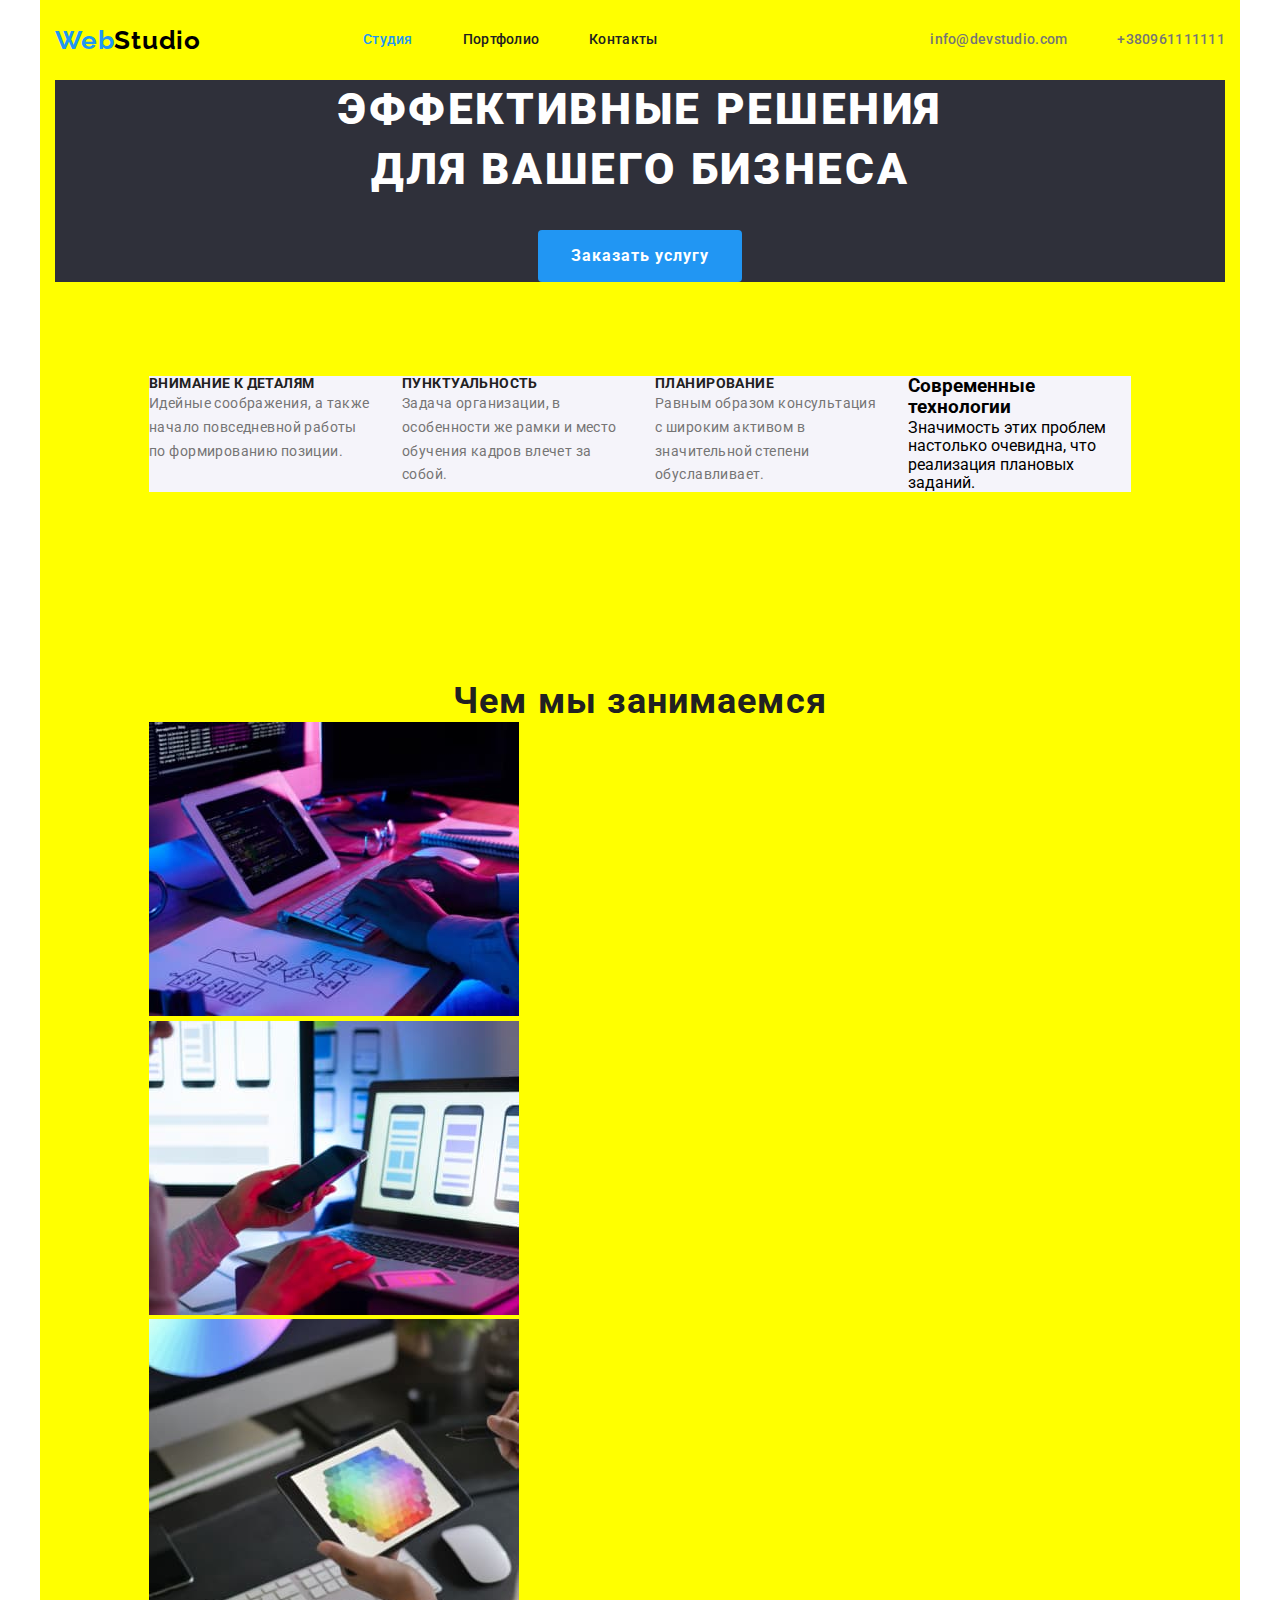
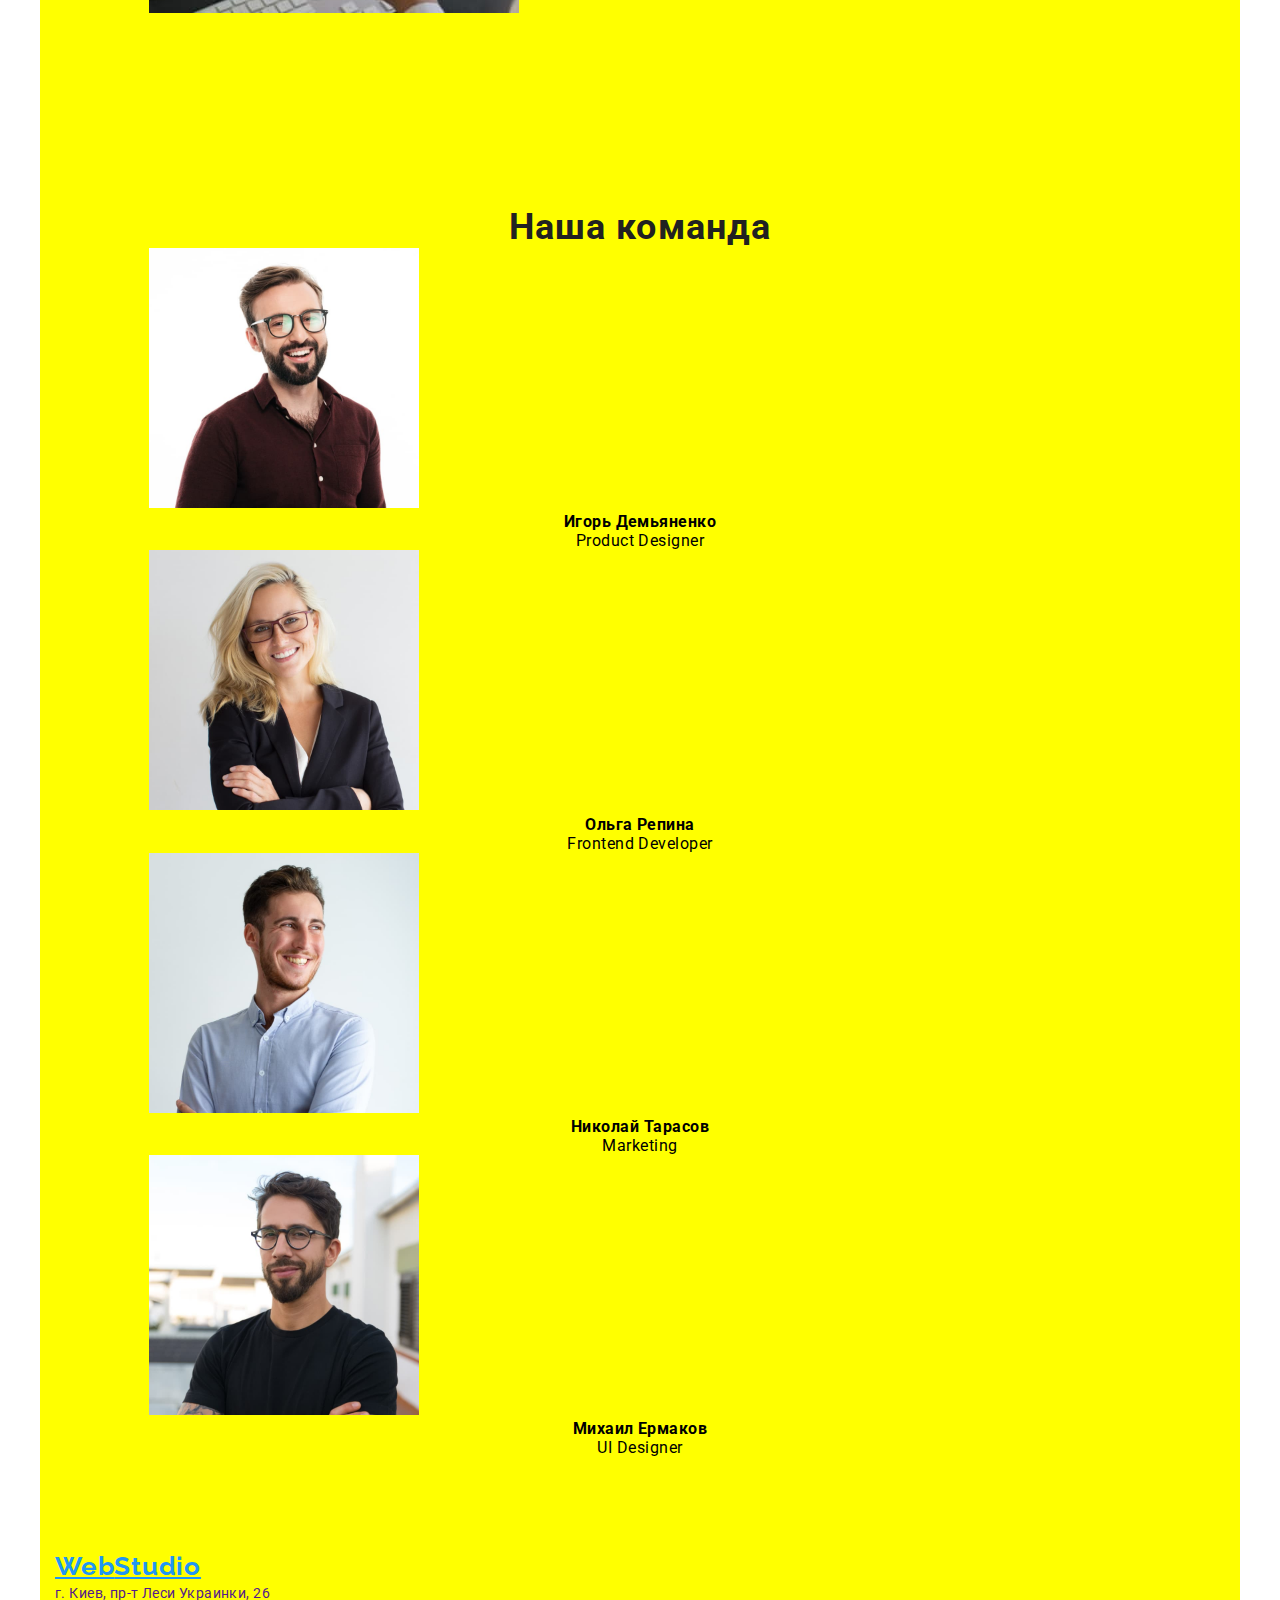
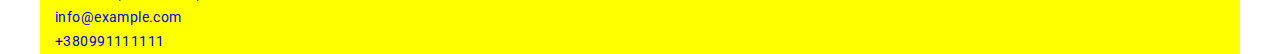
==== index.html @ 4eadd54c "Позиціонування header та hero" ====
<!DOCTYPE html>
<html lang="ru">
<head>
    <meta charset="UTF-8">
    <meta http-equiv="X-UA-Compatible" content="IE=edge">
    <meta name="viewport" content="width=device-width, initial-scale=1.0">
    <link rel="preconnect" href="https://fonts.googleapis.com">
    <link rel="preconnect" href="https://fonts.gstatic.com" crossorigin>
    <link href="https://fonts.googleapis.com/css2?family=Raleway:wght@700&family=Roboto:wght@400;500;700;900&display=swap" rel="stylesheet">
    <title>Web Studio</title>
    <link rel="stylesheet" href="https://cdnjs.cloudflare.com/ajax/libs/modern-normalize/1.1.0/modern-normalize.min.css">
    <link rel="stylesheet" href="./css/reset.css">
    <link rel="stylesheet" href="./css/styles.css">
</head>
<body>
    <header class="page-header">
        <div class="container main-nav">
        <nav class="nav">            
            <a href="" lang="en" class="logo link">Web<span class="logo-up link">Studio</span>
            </a>
            <ul class="site-nav list">
                <li class="item"><a href="./index.html" class="link current">Студия</a></li>
                <li class="item"><a href="./portfolio.html" class="link">Портфолио</a></li>
                <li class="item"><a href="" class="link">Контакты</a></li>
            </ul>            
        </nav>
        <ul class="contact list">
            <li class="item"><a href="mailto:info@devstudio.com" class="link">info@devstudio.com</a></li>
            <li class="item"><a href="tel:+380961111111" class="link">+380961111111</a></li>
        </ul>
        </div>
    </header>
    <main>
        <div class="container">
        <section class="hero">
            <h1 class="hero-title">Эффективные решения для вашего бизнеса</h1>
            <button type="button" class="hero-btn btn">Заказать услугу</button>
        </section>
        </div>
        <div class="container">
        <section class="feature">
            <h2 class="feature-pre-title visually-hidden">Особенности</h2>
            <ul class="feature-list">
                <li class="list">
                    <h3 class="feature-title">Внимание к деталям</h3>
                    <p class="feature-text">Идейные соображения, а также начало повседневной работы по формированию позиции.</p>
                </li>
                <li class="list">
                    <h3 class="feature-title">Пунктуальность</h3>
                    <p class="feature-text">Задача организации, в особенности же рамки и место обучения кадров влечет за собой.</p>
                </li>
                <li class="list">
                    <h3 class="feature-title">Планирование</h3>
                    <p class="feature-text">Равным образом консультация с широким активом в значительной степени обуславливает.</p>
                </li>
                <li class="list">
                    <h3 class="feature-title">Современные технологии</h3>
                    <p class="feature-text">Значимость этих проблем настолько очевидна, что реализация плановых заданий.</p>
                </li>
            </ul>
        </section>
        </div>
        <div class="container">
        <section class="work">
            <h2 class="work-title">Чем мы занимаемся</h2>
            <ul class="work-list">
                <li class="list">
                    <img src="./images/box1.jpg" alt="Разработка програмного обеспечения" width="370">
                </li>
                <li class="list">
                    <img src="./images/box2.jpg" alt="Тестирование мобильного приложения" width="370">
                </li>
                <li class="list">
                    <img src="./images/box3.jpg" alt="Работа с палитрой цветов" width="370">
                </li>
            </ul>
        </section>
        </div>
        <div class="container">
        <section class="teams">
            <h2 class="teams-title">Наша команда</h2>
            <ul class="list">
                <li class="teams-object">
                    <img src="./images/img.jpg" alt="Игорь Демьяненко" width="270">
                    <h3 class="teams-name">Игорь Демьяненко</h3>
                    <p class="teams-expert" lang="en">Product Designer</p>                    
                </li>
                <li class="teams-object">
                    <img src="./images/img(1).jpg" alt="Ольга Репина" width="270">
                    <h3 class="teams-name">Ольга Репина</h3>
                    <p class="teams-expert" lang="en">Frontend Developer</p>                    
                </li>
                <li class="teams-object">
                    <img src="./images/img(2).jpg" alt="Николай Тарасов" width="270">
                    <h3 class="teams-name">Николай Тарасов</h3>
                    <p class="teams-expert" lang="en">Marketing</p>                    
                </li>
                <li class="teams-object">
                    <img src="./images/img(3).jpg" alt="Михаил Ермаков" width="270">
                    <h3 class="teams-name">Михаил Ермаков</h3>
                    <p class="teams-expert" lang="en">UI Designer</p>                    
                </li>
            </ul>
        </section>
        </div>
    </main>
    <footer class="footer container">
        <a href="" lang="en" class="logo">Web<span class="logo-down link">Studio</span>
        </a>
        <address>
            <a href="" class="footer-address link">г. Киев, пр-т Леси Украинки, 26</a>
            <ul class="list">
                <li><a href="mailto:info@example.com" class="footer-link link">info@example.com</a></li>
                <li><a href="tel:+380991111111" class="footer-link link">+380991111111</a></li>
            </ul>                        
        </address>        
    </footer>
</body>
</html>
---- css/styles.css ----
/*основний колір тексту #212121 */
/*вторинний колір тексту #757575 */
/*акцентт #2196F3 */
/*основний колір фону #ffffff */
/*колір фону героя та футера #2f303a */
/*шрифт лого Raleway*/
/*основний шрифт тексту Roboto*/

:root {
    --primary-text-color: #212121;
    --title-text-color: #757575;
    --more-text-color: #ffffff;
    --accent-color: #2196F3;
    --main-font: Roboto, sans-serif;
    --primary-bgc:#ffffff;
}

body {
    font-family: var(--main-font);
    background-color: var(--primary-bgc);    
}

/*-------Дублюючі класи---------*/

.list {
    list-style: none;
}

.link {
    text-decoration: none;
}

.btn:hover,
.btn:focus {
    background: #188CE8;
    color: var(--more-text-color);    
}

.visually-hidden {
    position: absolute;
    white-space: nowrap;
    width: 1px;
    height: 1px;
    overflow: hidden;
    border: 0;
    padding: 0;
    clip: rect(0 0 0 0);
    clip-path: inset(50%);
    margin: -1px;
}

.container {
    background-color: yellow;    

    width: 1200px;
    margin-left: auto;
    margin-right: auto;
    padding-left: 15px;
    padding-right: 15px;        
}

/*--------------Об'єднані класи-----*/

.teams-name, 
.teams-expert {
    font-size: 16px;
    line-height: 1.19;
    text-align: center;
    letter-spacing: 0.03em;    
}

.footer-address,
.footer-link {
    font-size: 14px;
    font-style: normal;
    line-height: 1.71;
    letter-spacing: 0.03em;    
}

.nav .link:hover,
.site-nav .link:hover,
.site-nav .link:focus,
.footer .link:hover,
.footer .link:focus,
.contact .link:hover,
.contact .link:focus,
.gallery .link:hover,
.gallery .link:focus {
    color: var(--accent-color);
}

.work-title,
.teams-title {
    font-weight: 700;
    font-size: 36px;
    line-height: 1.17;
    text-align: center;
    letter-spacing: 0.03em;
    color: var(--primary-text-color);
}

.feature,
.work,
.teams {
    padding: 94px;
}

/*--------------навігація по сайту--------------*/

.logo {
    min-width: 215px;
    /* padding-top: 50px;
    padding-bottom: 50px; */

    color: var(--accent-color);
    font-family: Raleway, sans-serif;        
    font-weight: 700;
    font-size: 26px;
    line-height: 1.19;
    letter-spacing: 0.03em;
    /* text-decoration: none;     */
}

.logo-up {
    color: #000000;    
}

.site-nav .link {
    display: block;
    padding-top: 32px;
    padding-bottom: 32px;

    color: var(--primary-text-color);
    font-size: 14px;
    font-weight: 500;
    line-height: 1.14;
    letter-spacing: 0.02em;    
}

.nav {
    display: block;
    display: flex;
    align-items: center;
}

.site-nav .link.current {
    color: var(--accent-color);
}

.site-nav {
    display: flex;
    margin-left: 93px;  
}

.site-nav .item:not(:last-child) {
    margin-right: 50px;
}

.main-nav {
    display: flex;
    align-items: center;    
}

/*------------------Контакти-----------------------*/

.contact {
    display: flex;
    margin-left: auto;
}

.contact .item:not(:last-child) {
    margin-right: 50px;
}

.contact .link {
    display: block;
    padding-top: 32px;
    padding-bottom: 32px;
    margin-left: auto;
    
    color: var(--title-text-color);
    font-size: 14px;
    font-weight: 500;
    line-height: 1.14;
    letter-spacing: 0.02em;
}

/*-------------Герой--------------*/

.hero {
    background: #2F303A;

    text-align: center;    
}

.hero-title {
    margin: auto;
    max-width: 696px;
    /* padding-top: 200px; */
    /* padding-bottom: 280px; */
    
    /* text-align: center; */
    color: var(--more-text-color);
    font-weight: 900;
    font-size: 44px;
    line-height: 1.36;    
    letter-spacing: 0.06em;
    text-transform: uppercase;    
}

.hero-btn {
    display: inline-block;
    padding: 10px 32px;
    border-radius: 4px;
    min-width: 200px;
    text-align: center;
    border: 1px solid transparent;
    margin-top: 30px;
    /* margin-bottom: 200px; */
    
    font-family: inherit;
    font-weight: 700;
    font-size: 16px;
    line-height: 1.88;
    align-items: center;    
    letter-spacing: 0.06em;
    color: var(--more-text-color);
    background: var(--accent-color);
    cursor: pointer;    
}

/*--------------Секції-----------------------*/
.feature {
    /* width: 1170px; */
    /* padding: 0 15px; */
    /* margin: 94px; */
}

.feature-list {
    display: flex;
    /* flex-wrap: wrap; */
    background: #f5f4fa;
}

.feature-list .list {
    width: 270px;
}

.feature-list .list:not(:last-child) {
    margin-right: 30px;

.feature-title {
    font-size: 14px;
    font-weight: 700;
    line-height: 1.14;
    letter-spacing: 0.03em;
    text-transform: uppercase;    
    color: var(--primary-text-color);    
}


.feature-text {
    font-size: 14px;
    line-height: 1.71;
    letter-spacing: 0.03em;
    color: var(--title-text-color);
}


.teams-name {    
    font-weight: 500; 
    color: var(--primary-text-color);
}

.teams-expert {        
    color: var(--title-text-color);
}

.teams {
    background: #f5f4fa;
}

.teams-object {
    background-color: var(--primary-bgc);
}

/*--------Футер---------*/

.footer {
    background-color: #2f303a;
}

.logo-down {
    color: var(--more-text-color);
}

.footer-address {
    color: var(--more-text-color);
}
.footer-link {
    color: rgba(255, 255, 255, 0.6);
}

/*------------Портфоліо-------------*/

.gallery-btn {
    font-family: inherit;
    font-weight: 500;
    font-size: 16px;
    line-height: 1.62;
    text-align: center;
    letter-spacing: 0.03em;    
    color: var(--primary-text-color);
    background: #f5f4fa;
    border-radius: 4px;
    cursor: pointer;    
}

.gallery-work {
    background: var(--primary-bgc);
}

.gallery-title {
    font-weight: 700;
    font-size: 18px;
    line-height: 2;
    letter-spacing: 0.06em;    
    color: var(--primary-text-color);
}

.gallery-text {
    font-weight: 400;
    font-size: 16px;
    line-height: 1.88;
    letter-spacing: 0.03em;    
    color: var(--title-text-color);
}
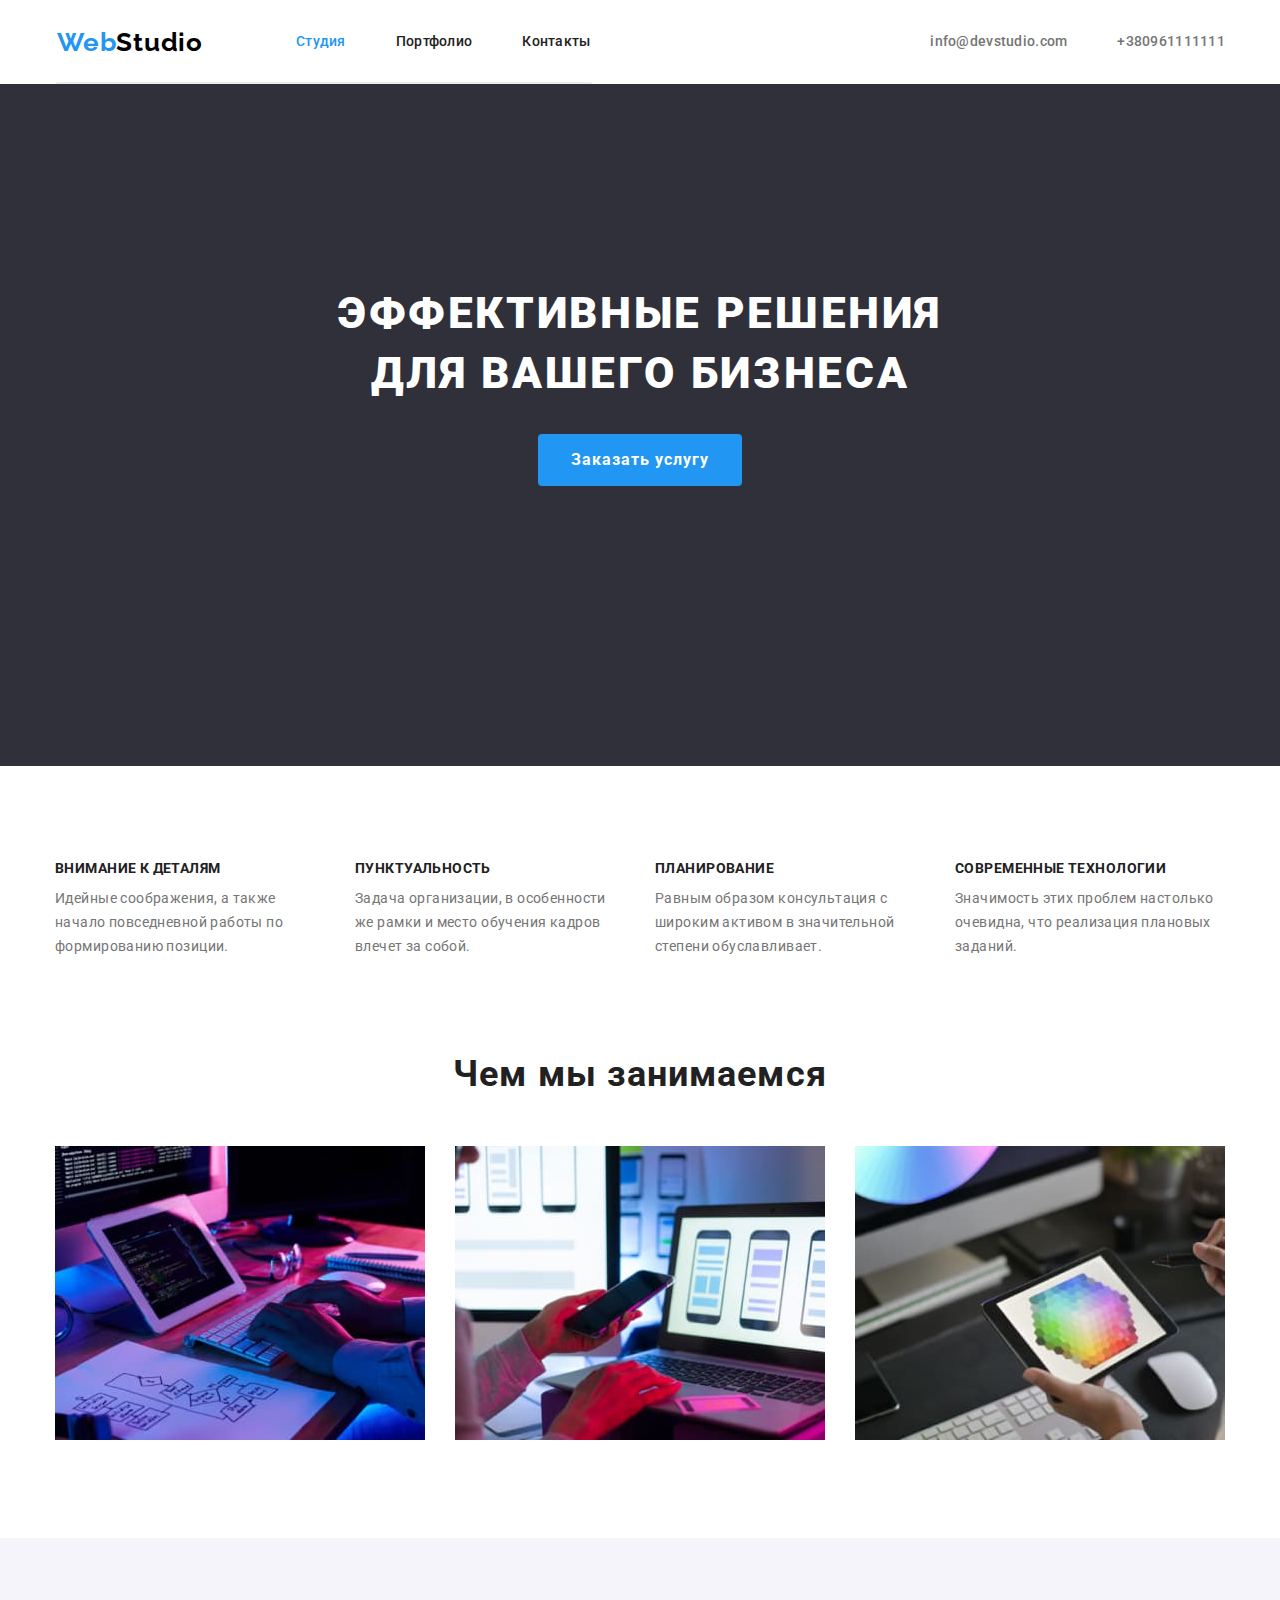
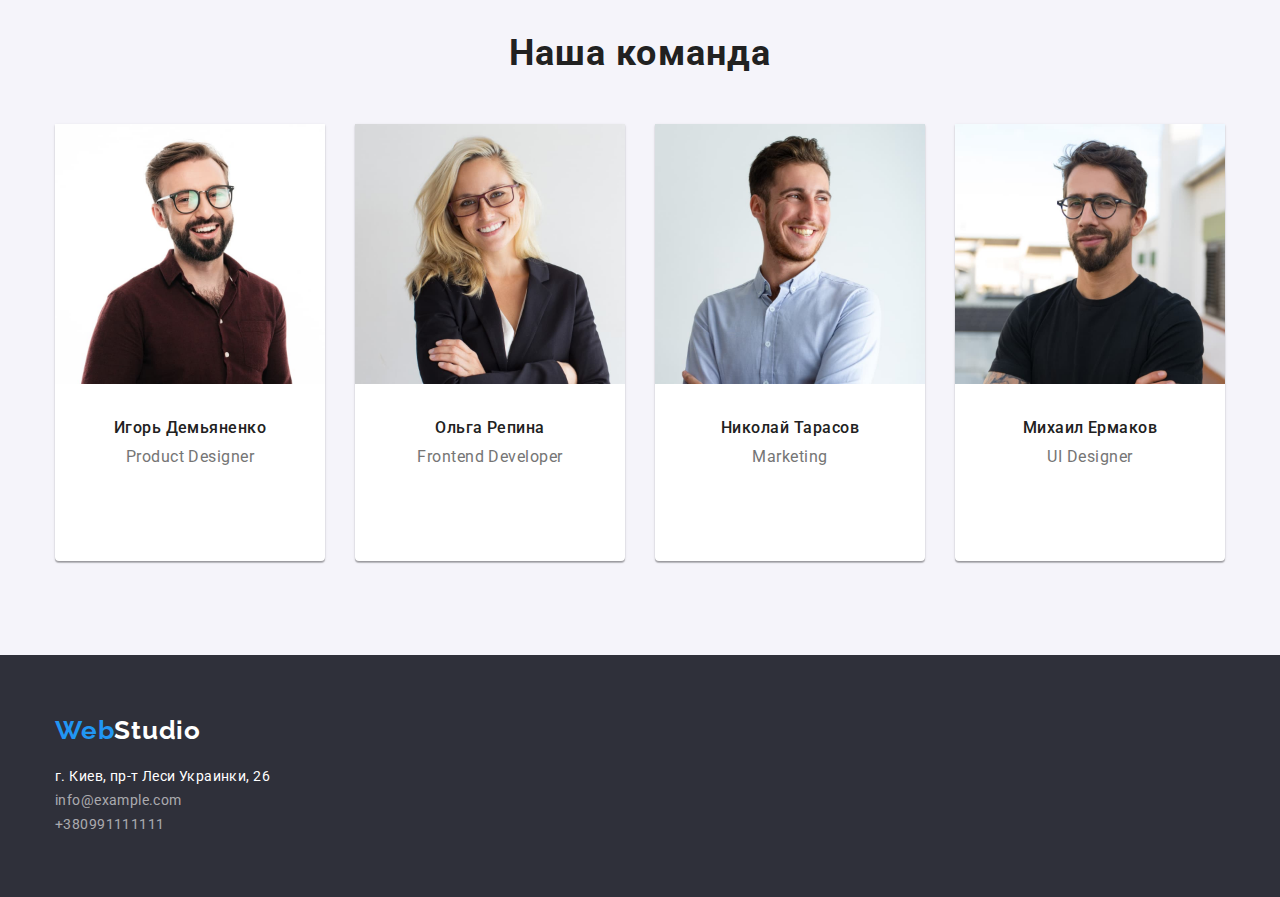
==== commit 5b75e5d6: "Позиціонує секції" ====
--- a/index.html
+++ b/index.html
@@ -30,15 +30,15 @@
         </ul>
         </div>
     </header>
-    <main>
-        <div class="container">
+    <main>        
         <section class="hero">
+            <div class="container"></div>
             <h1 class="hero-title">Эффективные решения для вашего бизнеса</h1>
             <button type="button" class="hero-btn btn">Заказать услугу</button>
-        </section>
-        </div>
-        <div class="container">
+            </div>
+        </section>        
         <section class="feature">
+            <div class="container">
             <h2 class="feature-pre-title visually-hidden">Особенности</h2>
             <ul class="feature-list">
                 <li class="list">
@@ -58,10 +58,10 @@
                     <p class="feature-text">Значимость этих проблем настолько очевидна, что реализация плановых заданий.</p>
                 </li>
             </ul>
+            </div>
         </section>
-        </div>
-        <div class="container">
         <section class="work">
+            <div class="container">
             <h2 class="work-title">Чем мы занимаемся</h2>
             <ul class="work-list">
                 <li class="list">
@@ -74,46 +74,50 @@
                     <img src="./images/box3.jpg" alt="Работа с палитрой цветов" width="370">
                 </li>
             </ul>
+            </div>
         </section>
-        </div>
-        <div class="container">
         <section class="teams">
+            <div class="container">
             <h2 class="teams-title">Наша команда</h2>
-            <ul class="list">
-                <li class="teams-object">
-                    <img src="./images/img.jpg" alt="Игорь Демьяненко" width="270">
+            <ul class="teams-list">
+                <li class="teams-object list">
+                    <img class="teams-img" src="./images/img.jpg" alt="Игорь Демьяненко" width="270">
                     <h3 class="teams-name">Игорь Демьяненко</h3>
                     <p class="teams-expert" lang="en">Product Designer</p>                    
                 </li>
-                <li class="teams-object">
-                    <img src="./images/img(1).jpg" alt="Ольга Репина" width="270">
+                <li class="teams-object list">
+                    <img class="teams-img" src="./images/img(1).jpg" alt="Ольга Репина" width="270">
                     <h3 class="teams-name">Ольга Репина</h3>
                     <p class="teams-expert" lang="en">Frontend Developer</p>                    
                 </li>
-                <li class="teams-object">
-                    <img src="./images/img(2).jpg" alt="Николай Тарасов" width="270">
+                <li class="teams-object list">
+                    <img class="teams-img" src="./images/img(2).jpg" alt="Николай Тарасов" width="270">
                     <h3 class="teams-name">Николай Тарасов</h3>
                     <p class="teams-expert" lang="en">Marketing</p>                    
                 </li>
-                <li class="teams-object">
-                    <img src="./images/img(3).jpg" alt="Михаил Ермаков" width="270">
+                <li class="teams-object list">
+                    <img class="teams-img" src="./images/img(3).jpg" alt="Михаил Ермаков" width="270">
                     <h3 class="teams-name">Михаил Ермаков</h3>
                     <p class="teams-expert" lang="en">UI Designer</p>                    
                 </li>
             </ul>
+            </div>
         </section>
-        </div>
     </main>
-    <footer class="footer container">
-        <a href="" lang="en" class="logo">Web<span class="logo-down link">Studio</span>
-        </a>
-        <address>
+    <footer class="footer">
+        <div class="container">            
+            <div class="logo-footer">
+                <a href="" lang="en" class="logo link">Web<span class="logo-down link">Studio</span>
+                </a>
+            </div>  
+        <address class="address">
             <a href="" class="footer-address link">г. Киев, пр-т Леси Украинки, 26</a>
             <ul class="list">
                 <li><a href="mailto:info@example.com" class="footer-link link">info@example.com</a></li>
                 <li><a href="tel:+380991111111" class="footer-link link">+380991111111</a></li>
             </ul>                        
-        </address>        
+        </address>
+        </div>
     </footer>
 </body>
 </html>--- a/css/styles.css
+++ b/css/styles.css
@@ -50,32 +50,14 @@
 }
 
 .container {
-    background-color: yellow;    
-
-    width: 1200px;
+    width: 1200px;    
+    padding-left: 15px;
+    padding-right: 15px;
     margin-left: auto;
     margin-right: auto;
-    padding-left: 15px;
-    padding-right: 15px;        
 }
 
 /*--------------Об'єднані класи-----*/
-
-.teams-name, 
-.teams-expert {
-    font-size: 16px;
-    line-height: 1.19;
-    text-align: center;
-    letter-spacing: 0.03em;    
-}
-
-.footer-address,
-.footer-link {
-    font-size: 14px;
-    font-style: normal;
-    line-height: 1.71;
-    letter-spacing: 0.03em;    
-}
 
 .nav .link:hover,
 .site-nav .link:hover,
@@ -99,18 +81,30 @@
     color: var(--primary-text-color);
 }
 
-.feature,
-.work,
-.teams {
-    padding: 94px;
-}
-
-/*--------------навігація по сайту--------------*/
+.teams-name,
+.teams-expert {
+    font-size: 16px;
+    line-height: 1.19;
+    text-align: center;
+    letter-spacing: 0.03em;
+}
+
+.site-nav .item:not(:last-child),
+.contact .item:not(:last-child) {
+    margin-right: 50px;
+}
+
+.feature-list .list:not(:last-child),
+.work-list .list:not(:last-child),
+.teams-list .list:not(:last-child) {
+    margin-right: 30px;
+}
+
+/*--------------Навігація по сайту--------------*/
 
 .logo {
-    min-width: 215px;
-    /* padding-top: 50px;
-    padding-bottom: 50px; */
+    min-width: 145px;
+    display: block;
 
     color: var(--accent-color);
     font-family: Raleway, sans-serif;        
@@ -118,11 +112,12 @@
     font-size: 26px;
     line-height: 1.19;
     letter-spacing: 0.03em;
-    /* text-decoration: none;     */
 }
 
 .logo-up {
-    color: #000000;    
+    color: #000000;
+    padding-top: 24px;
+    padding-bottom: 25px;
 }
 
 .site-nav .link {
@@ -141,6 +136,9 @@
     display: block;
     display: flex;
     align-items: center;
+    border: 2px solid transparent;
+    border-bottom-color: #ECECEC;
+    width: auto;
 }
 
 .site-nav .link.current {
@@ -152,13 +150,16 @@
     margin-left: 93px;  
 }
 
-.site-nav .item:not(:last-child) {
-    margin-right: 50px;
-}
 
 .main-nav {
-    display: flex;
-    align-items: center;    
+    display: block;
+    display: flex;
+    align-items: center;
+}
+
+.page-header {
+    border-width: 2px;
+    border-bottom-color: #ECECEC;
 }
 
 /*------------------Контакти-----------------------*/
@@ -166,10 +167,6 @@
 .contact {
     display: flex;
     margin-left: auto;
-}
-
-.contact .item:not(:last-child) {
-    margin-right: 50px;
 }
 
 .contact .link {
@@ -185,27 +182,28 @@
     letter-spacing: 0.02em;
 }
 
-/*-------------Герой--------------*/
+/*-------------------Герой-------------------------*/
 
 .hero {
+    padding-top: 200px;
+    padding-bottom: 280px;
+
     background: #2F303A;
 
-    text-align: center;    
+    text-align: center;
 }
 
 .hero-title {
     margin: auto;
     max-width: 696px;
-    /* padding-top: 200px; */
-    /* padding-bottom: 280px; */
     
     /* text-align: center; */
     color: var(--more-text-color);
     font-weight: 900;
     font-size: 44px;
-    line-height: 1.36;    
+    line-height: 1.36;
     letter-spacing: 0.06em;
-    text-transform: uppercase;    
+    text-transform: uppercase;
 }
 
 .hero-btn {
@@ -216,46 +214,38 @@
     text-align: center;
     border: 1px solid transparent;
     margin-top: 30px;
-    /* margin-bottom: 200px; */
-    
-    font-family: inherit;
+
     font-weight: 700;
     font-size: 16px;
     line-height: 1.88;
-    align-items: center;    
+    align-items: center;
     letter-spacing: 0.06em;
     color: var(--more-text-color);
     background: var(--accent-color);
-    cursor: pointer;    
-}
-
-/*--------------Секції-----------------------*/
-.feature {
-    /* width: 1170px; */
-    /* padding: 0 15px; */
-    /* margin: 94px; */
-}
+    cursor: pointer;
+}
+
+/*----------------Секція Особливості---------------*/
 
 .feature-list {
     display: flex;
-    /* flex-wrap: wrap; */
-    background: #f5f4fa;
+    padding-top: 95px;
+    padding-bottom: 95px;
 }
 
 .feature-list .list {
     width: 270px;
 }
 
-.feature-list .list:not(:last-child) {
-    margin-right: 30px;
-
 .feature-title {
+    margin-bottom: 10px;
+
+    color: var(--primary-text-color);
     font-size: 14px;
     font-weight: 700;
     line-height: 1.14;
     letter-spacing: 0.03em;
     text-transform: uppercase;    
-    color: var(--primary-text-color);    
 }
 
 
@@ -266,22 +256,55 @@
     color: var(--title-text-color);
 }
 
-
-.teams-name {    
-    font-weight: 500; 
-    color: var(--primary-text-color);
+/*--------------Секція Чим ми займаємось----------*/
+
+.work-title {
+    margin-bottom: 50px;
+}
+
+.work-list {
+    display: flex;
+    padding-bottom: 94px;
+}
+
+/*--------------Секція Наша команда---------------*/
+
+.teams {
+    background: #f5f4fa;
+}
+
+.teams-title {
+    padding-top: 94px;
+    margin-bottom: 50px;
+}
+
+.teams-object {    
+    padding-bottom: 94px;
+
+    background-color: var(--primary-bgc);
+
+    box-shadow: 0px 1px 3px rgba(0, 0, 0, 0.12), 0px 1px 1px rgba(0, 0, 0, 0.14), 0px 2px 1px rgba(0, 0, 0, 0.2);
+    border-radius: 0px 0px 4px 4px;
+}
+
+.teams-img {
+    padding-bottom: 30px;
+}
+
+.teams-name {
+    padding-bottom: 10px;
+    color: var(--primary-text-color);
+
+    font-weight: 500;    
 }
 
 .teams-expert {        
     color: var(--title-text-color);
 }
 
-.teams {
-    background: #f5f4fa;
-}
-
-.teams-object {
-    background-color: var(--primary-bgc);
+.teams-list {
+    display: flex;
+    padding-bottom: 94px;
 }
 
 /*--------Футер---------*/
@@ -290,8 +313,16 @@
     background-color: #2f303a;
 }
 
+.logo-footer {
+    min-width: 145px;
+    display: block;
+    padding-top: 60px;
+}
+
 .logo-down {
     color: var(--more-text-color);
+    padding-top: 60px;
+    /* padding-bottom: 25px; */
 }
 
 .footer-address {
@@ -299,6 +330,23 @@
 }
 .footer-link {
     color: rgba(255, 255, 255, 0.6);
+}
+
+.footer-address,
+.footer-link {
+    font-size: 14px;
+    font-style: normal;
+    line-height: 1.71;
+    letter-spacing: 0.03em;
+}
+
+.address {
+    margin-top: 20px;
+    padding-bottom: 60px;
+}
+
+.footer-link {
+    margin-top: 9px;
 }
 
 /*------------Портфоліо-------------*/
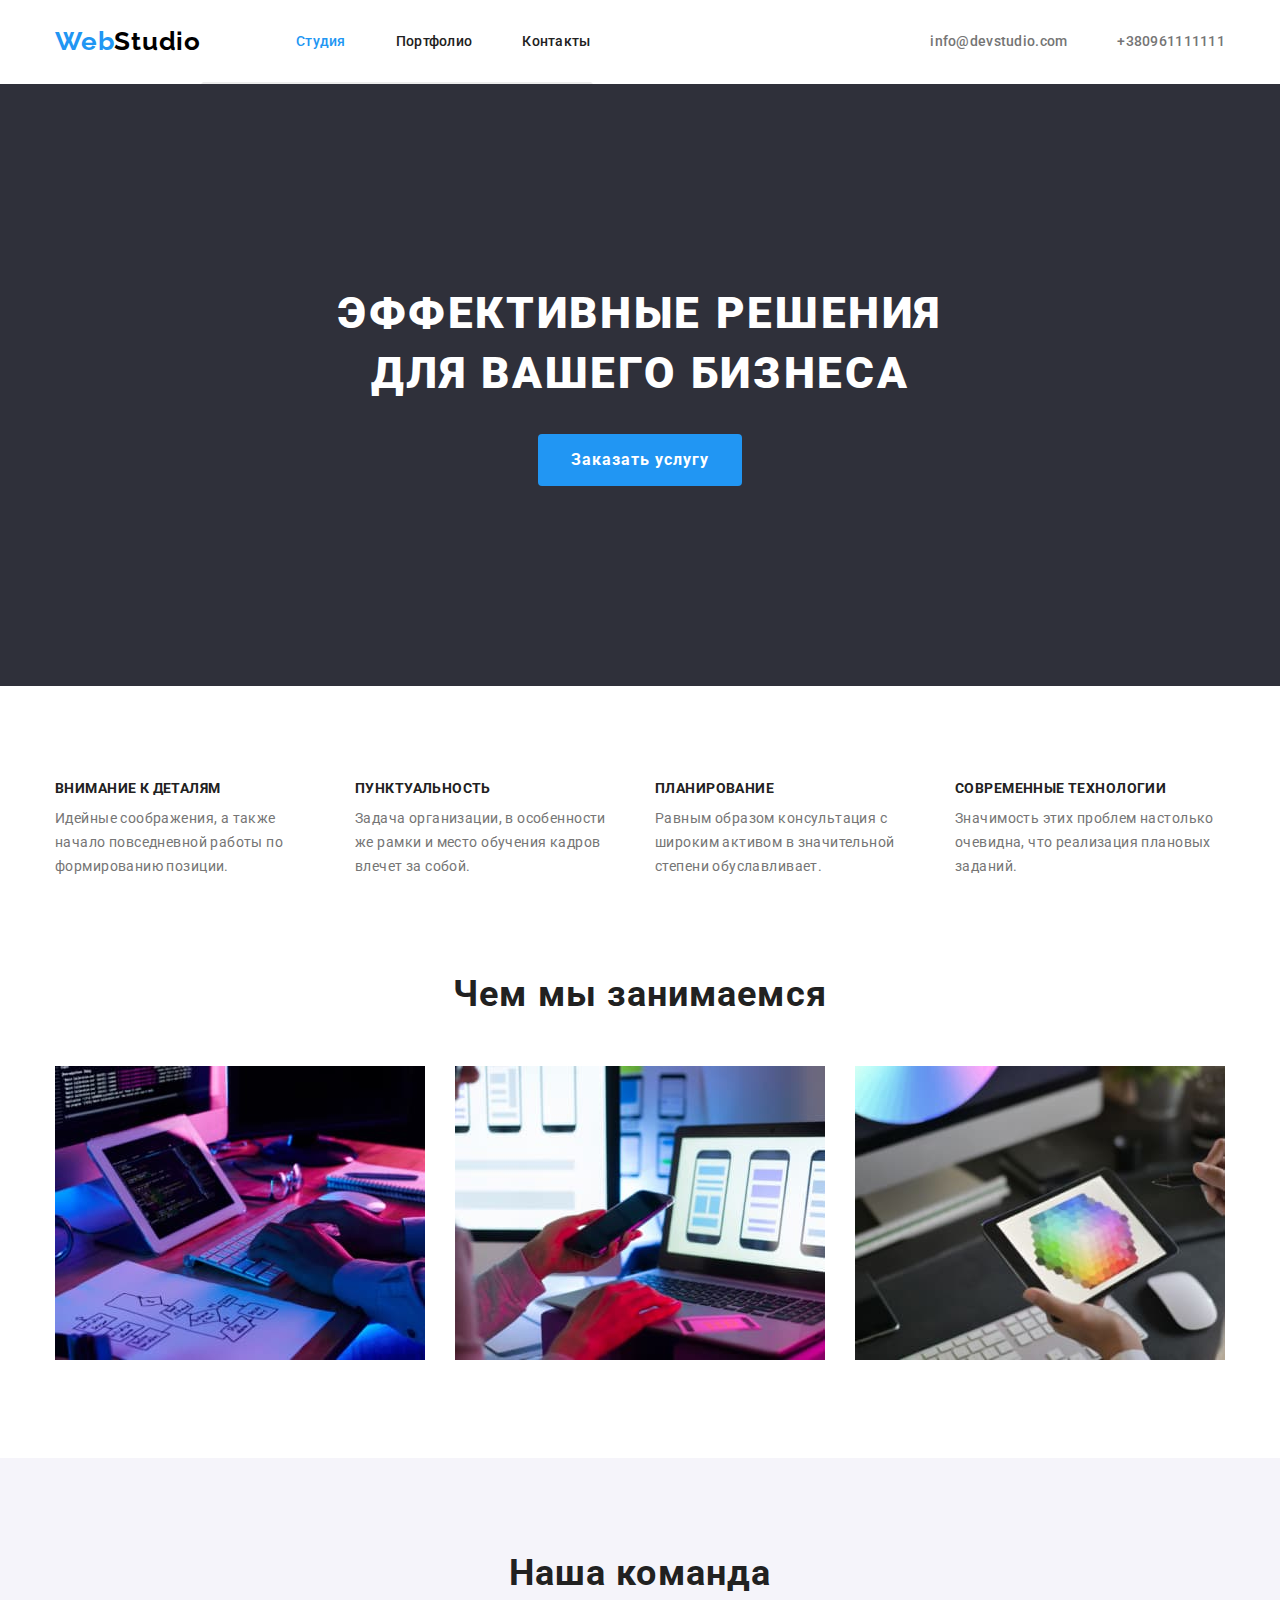
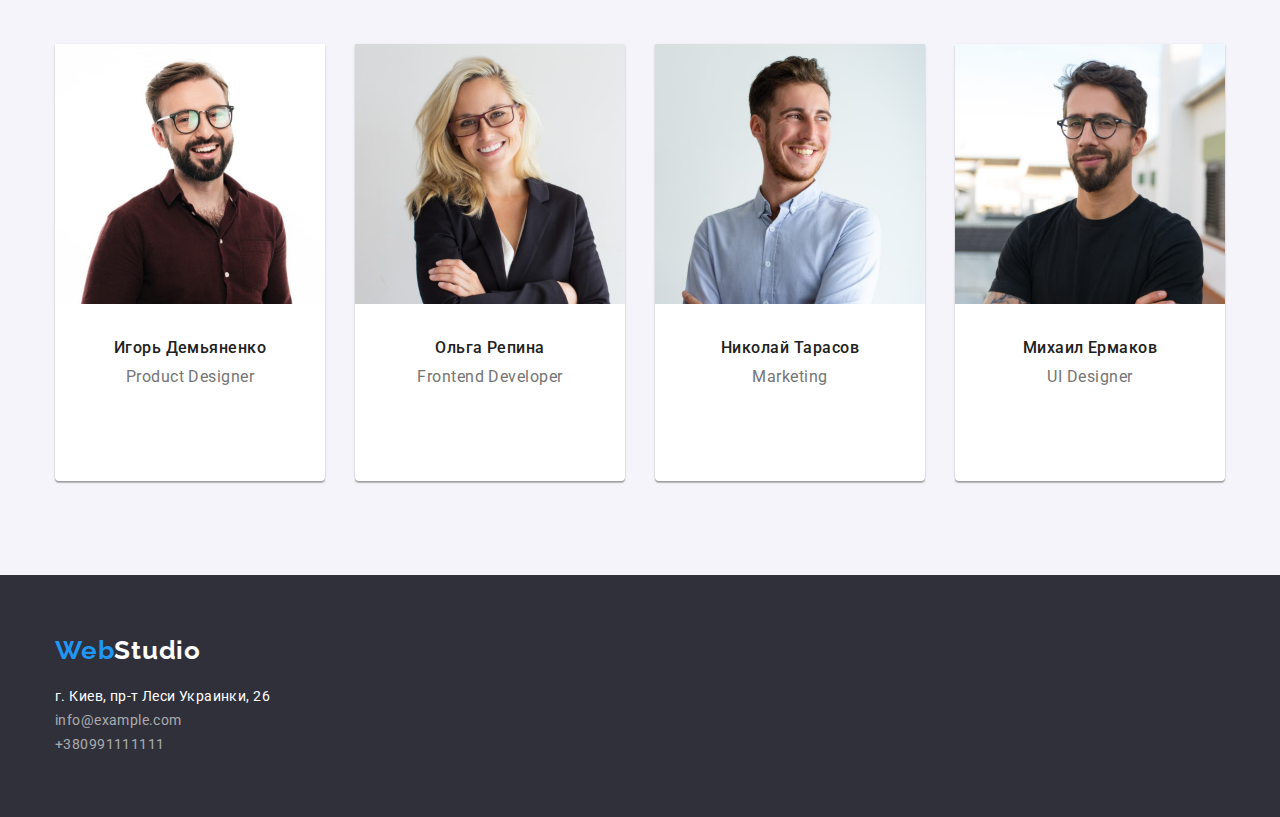
==== commit b18aaecf: "Змінює лого" ====
--- a/index.html
+++ b/index.html
@@ -15,9 +15,9 @@
 <body>
     <header class="page-header">
         <div class="container main-nav">
-        <nav class="nav">            
-            <a href="" lang="en" class="logo link">Web<span class="logo-up link">Studio</span>
-            </a>
+        <a href="" lang="en" class="logo-header link">Web<span class="logo-up link">Studio</span>
+        </a>
+        <nav class="nav">
             <ul class="site-nav list">
                 <li class="item"><a href="./index.html" class="link current">Студия</a></li>
                 <li class="item"><a href="./portfolio.html" class="link">Портфолио</a></li>
@@ -106,8 +106,8 @@
     </main>
     <footer class="footer">
         <div class="container">            
-            <div class="logo-footer">
-                <a href="" lang="en" class="logo link">Web<span class="logo-down link">Studio</span>
+            <div>
+                <a href="" lang="en" class="logo-footer link">Web<span class="logo-down link">Studio</span>
                 </a>
             </div>  
         <address class="address">
--- a/css/styles.css
+++ b/css/styles.css
@@ -59,7 +59,7 @@
 
 /*--------------Об'єднані класи-----*/
 
-.nav .link:hover,
+.main-nav .link:hover,
 .site-nav .link:hover,
 .site-nav .link:focus,
 .footer .link:hover,
@@ -102,9 +102,11 @@
 
 /*--------------Навігація по сайту--------------*/
 
-.logo {
+.logo-header {
     min-width: 145px;
     display: block;
+    padding-top: 24px;
+    padding-bottom: 25px;
 
     color: var(--accent-color);
     font-family: Raleway, sans-serif;        
@@ -116,8 +118,6 @@
 
 .logo-up {
     color: #000000;
-    padding-top: 24px;
-    padding-bottom: 25px;
 }
 
 .site-nav .link {
@@ -186,7 +186,7 @@
 
 .hero {
     padding-top: 200px;
-    padding-bottom: 280px;
+    padding-bottom: 200px;
 
     background: #2F303A;
 
@@ -317,6 +317,13 @@
     min-width: 145px;
     display: block;
     padding-top: 60px;
+
+    color: var(--accent-color);
+    font-family: Raleway, sans-serif;
+    font-weight: 700;
+    font-size: 26px;
+    line-height: 1.19;
+    letter-spacing: 0.03em;
 }
 
 .logo-down {
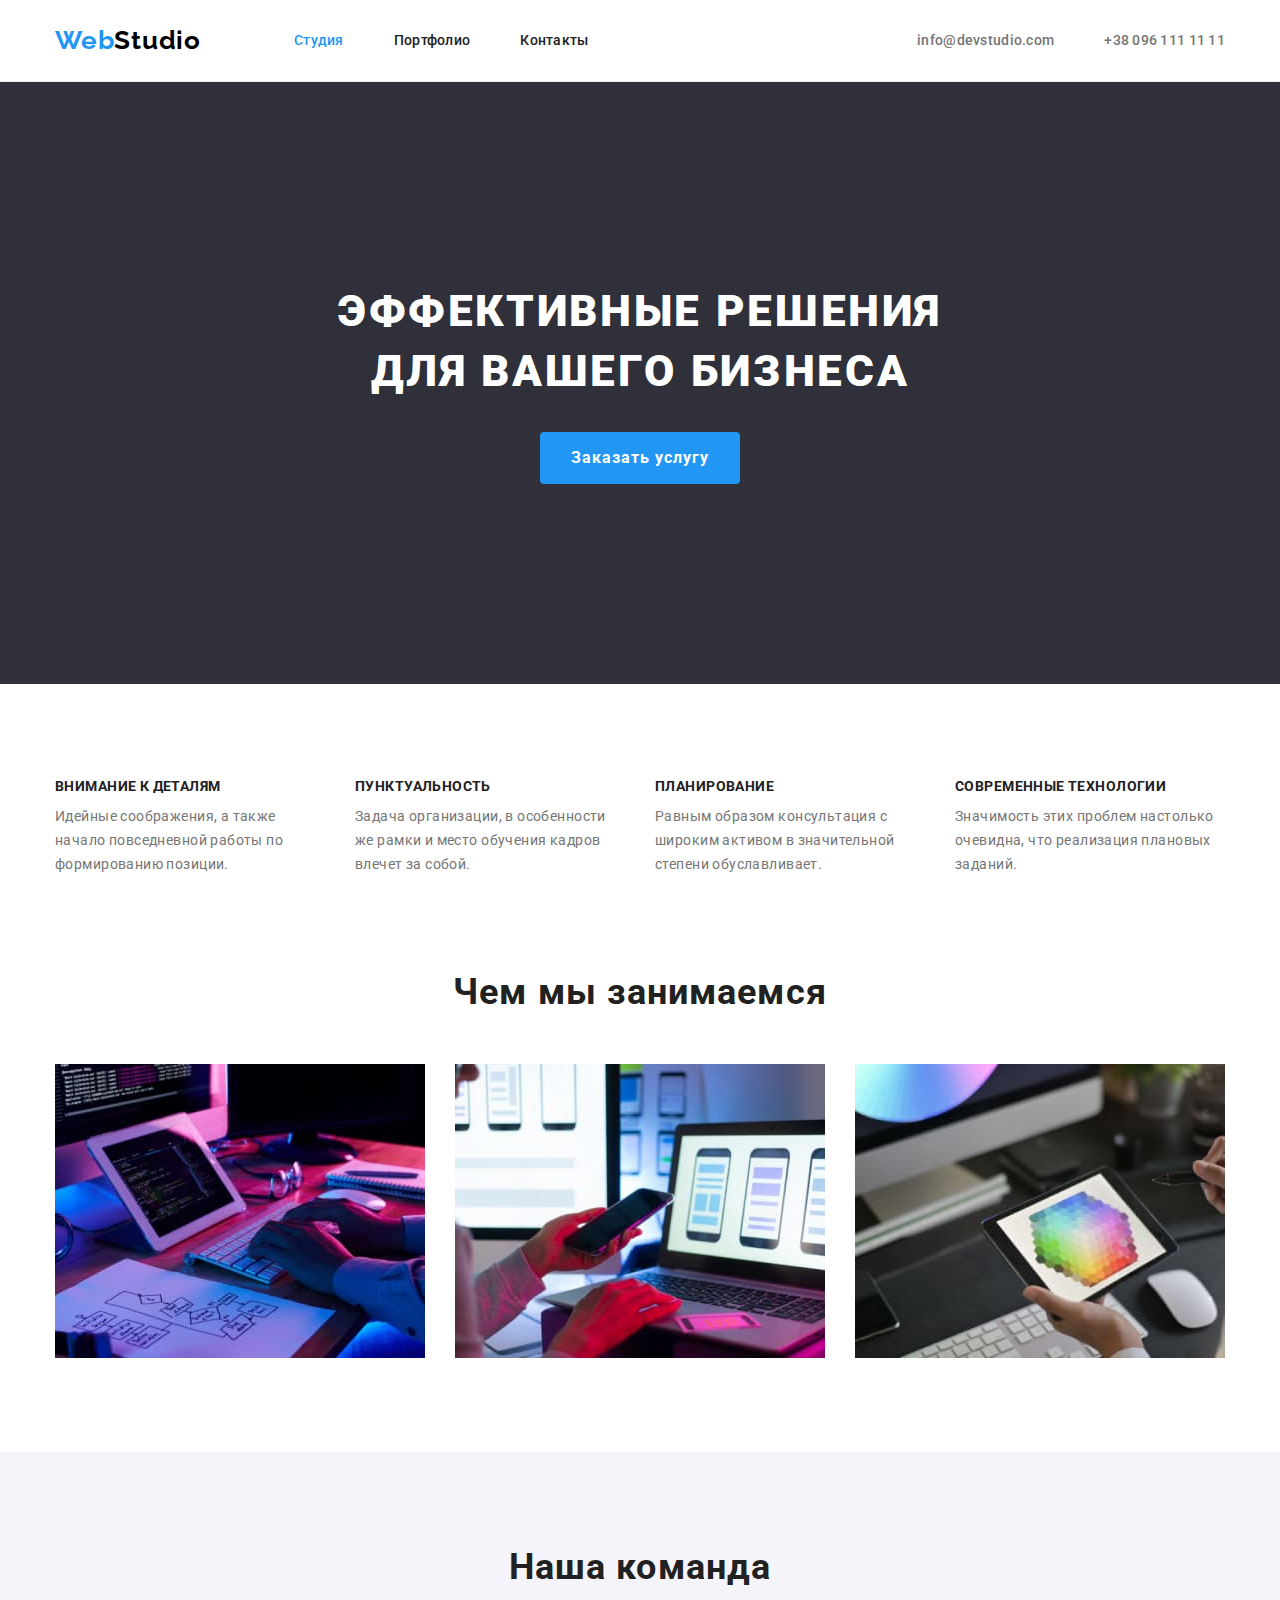
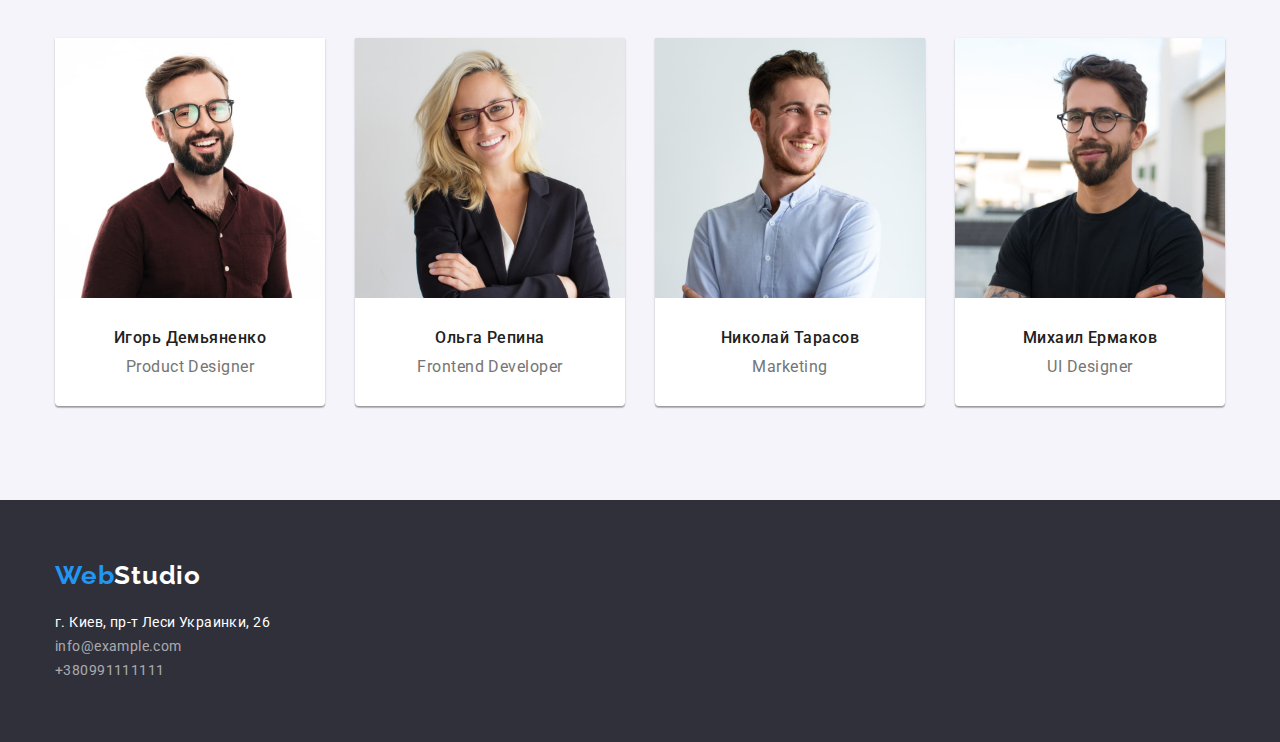
==== commit 3aedfb17: "Видалає лишні властивості" ====
--- a/index.html
+++ b/index.html
@@ -26,7 +26,7 @@
         </nav>
         <ul class="contact list">
             <li class="item"><a href="mailto:info@devstudio.com" class="link">info@devstudio.com</a></li>
-            <li class="item"><a href="tel:+380961111111" class="link">+380961111111</a></li>
+            <li class="item"><a href="tel:+3809611111 11" class="link">+38 096 111 11 11</a></li>
         </ul>
         </div>
     </header>
@@ -65,13 +65,13 @@
             <h2 class="work-title">Чем мы занимаемся</h2>
             <ul class="work-list">
                 <li class="list">
-                    <img src="./images/box1.jpg" alt="Разработка програмного обеспечения" width="370">
+                    <img class="work-img" src="./images/box1.jpg" alt="Разработка програмного обеспечения" width="370">
                 </li>
                 <li class="list">
-                    <img src="./images/box2.jpg" alt="Тестирование мобильного приложения" width="370">
+                    <img class="work-img" src="./images/box2.jpg" alt="Тестирование мобильного приложения" width="370">
                 </li>
                 <li class="list">
-                    <img src="./images/box3.jpg" alt="Работа с палитрой цветов" width="370">
+                    <img class="work-img" src="./images/box3.jpg" alt="Работа с палитрой цветов" width="370">
                 </li>
             </ul>
             </div>
@@ -82,34 +82,40 @@
             <ul class="teams-list">
                 <li class="teams-object list">
                     <img class="teams-img" src="./images/img.jpg" alt="Игорь Демьяненко" width="270">
+                    <div class="teams-subject">
                     <h3 class="teams-name">Игорь Демьяненко</h3>
-                    <p class="teams-expert" lang="en">Product Designer</p>                    
+                    <p class="teams-expert" lang="en">Product Designer</p>
+                    </div>
                 </li>
                 <li class="teams-object list">
                     <img class="teams-img" src="./images/img(1).jpg" alt="Ольга Репина" width="270">
+                    <div class="teams-subject">
                     <h3 class="teams-name">Ольга Репина</h3>
-                    <p class="teams-expert" lang="en">Frontend Developer</p>                    
+                    <p class="teams-expert" lang="en">Frontend Developer</p>
+                    </div>
                 </li>
                 <li class="teams-object list">
                     <img class="teams-img" src="./images/img(2).jpg" alt="Николай Тарасов" width="270">
+                    <div class="teams-subject">
                     <h3 class="teams-name">Николай Тарасов</h3>
-                    <p class="teams-expert" lang="en">Marketing</p>                    
+                    <p class="teams-expert" lang="en">Marketing</p>
+                    </div>
                 </li>
                 <li class="teams-object list">
                     <img class="teams-img" src="./images/img(3).jpg" alt="Михаил Ермаков" width="270">
+                    <div class="teams-subject">
                     <h3 class="teams-name">Михаил Ермаков</h3>
-                    <p class="teams-expert" lang="en">UI Designer</p>                    
+                    <p class="teams-expert" lang="en">UI Designer</p>
+                    </div>
                 </li>
             </ul>
             </div>
         </section>
     </main>
     <footer class="footer">
-        <div class="container">            
-            <div>
-                <a href="" lang="en" class="logo-footer link">Web<span class="logo-down link">Studio</span>
-                </a>
-            </div>  
+        <div class="container">
+        <a href="" lang="en" class="logo-footer link">Web<span class="logo-down link">Studio</span>
+        </a>
         <address class="address">
             <a href="" class="footer-address link">г. Киев, пр-т Леси Украинки, 26</a>
             <ul class="list">
--- a/css/styles.css
+++ b/css/styles.css
@@ -89,6 +89,13 @@
     letter-spacing: 0.03em;
 }
 
+.teams-img,
+.work-img {
+    display: block;
+    max-width: 100%;
+    height: auto;
+}
+
 .site-nav .item:not(:last-child),
 .contact .item:not(:last-child) {
     margin-right: 50px;
@@ -107,6 +114,7 @@
     display: block;
     padding-top: 24px;
     padding-bottom: 25px;
+    margin-right: 93px;
 
     color: var(--accent-color);
     font-family: Raleway, sans-serif;        
@@ -133,12 +141,9 @@
 }
 
 .nav {
-    display: block;
-    display: flex;
-    align-items: center;
-    border: 2px solid transparent;
-    border-bottom-color: #ECECEC;
-    width: auto;
+    /* display: block; */
+    /* display: flex; */
+    /* align-items: center;*/
 }
 
 .site-nav .link.current {
@@ -147,19 +152,15 @@
 
 .site-nav {
     display: flex;
-    margin-left: 93px;  
-}
-
+}
 
 .main-nav {
-    display: block;
-    display: flex;
-    align-items: center;
+    display: flex;
 }
 
 .page-header {
-    border-width: 2px;
-    border-bottom-color: #ECECEC;
+    border: 1px solid transparent;
+    border-bottom-color: #ECECEC;   
 }
 
 /*------------------Контакти-----------------------*/
@@ -173,7 +174,6 @@
     display: block;
     padding-top: 32px;
     padding-bottom: 32px;
-    margin-left: auto;
     
     color: var(--title-text-color);
     font-size: 14px;
@@ -196,24 +196,27 @@
 .hero-title {
     margin: auto;
     max-width: 696px;
+    margin-bottom: 30px;
     
-    /* text-align: center; */
+    
     color: var(--more-text-color);
     font-weight: 900;
     font-size: 44px;
     line-height: 1.36;
     letter-spacing: 0.06em;
+
+    text-align: center;
     text-transform: uppercase;
 }
 
 .hero-btn {
-    display: inline-block;
-    padding: 10px 32px;
+    /* display: inline-block; */
+    padding: 10px 30px;
     border-radius: 4px;
-    min-width: 200px;
-    text-align: center;
+    /* min-width: 200px; */
+    /* text-align: center; */
     border: 1px solid transparent;
-    margin-top: 30px;
+    /* margin-top: 30px; */
 
     font-weight: 700;
     font-size: 16px;
@@ -222,6 +225,7 @@
     letter-spacing: 0.06em;
     color: var(--more-text-color);
     background: var(--accent-color);
+
     cursor: pointer;
 }
 
@@ -244,17 +248,23 @@
     font-size: 14px;
     font-weight: 700;
     line-height: 1.14;
+
     letter-spacing: 0.03em;
     text-transform: uppercase;    
 }
 
 
 .feature-text {
+    color: var(--title-text-color);
     font-size: 14px;
     line-height: 1.71;
-    letter-spacing: 0.03em;
-    color: var(--title-text-color);
-}
+
+    letter-spacing: 0.03em;
+}
+/* 
+.feature-list {
+    background: green;
+} */
 
 /*--------------Секція Чим ми займаємось----------*/
 
@@ -264,6 +274,7 @@
 
 .work-list {
     display: flex;
+    align-items: center;
     padding-bottom: 94px;
 }
 
@@ -278,23 +289,22 @@
     margin-bottom: 50px;
 }
 
-.teams-object {    
-    padding-bottom: 94px;
-
+.teams-object {
     background-color: var(--primary-bgc);
 
     box-shadow: 0px 1px 3px rgba(0, 0, 0, 0.12), 0px 1px 1px rgba(0, 0, 0, 0.14), 0px 2px 1px rgba(0, 0, 0, 0.2);
     border-radius: 0px 0px 4px 4px;
 }
 
-.teams-img {
+.teams-img,
+.teams-subject {
     padding-bottom: 30px;
 }
 
 .teams-name {
-    padding-bottom: 10px;
-    color: var(--primary-text-color);
-
+    margin-bottom: 10px;
+
+    color: var(--primary-text-color);
     font-weight: 500;    
 }
 
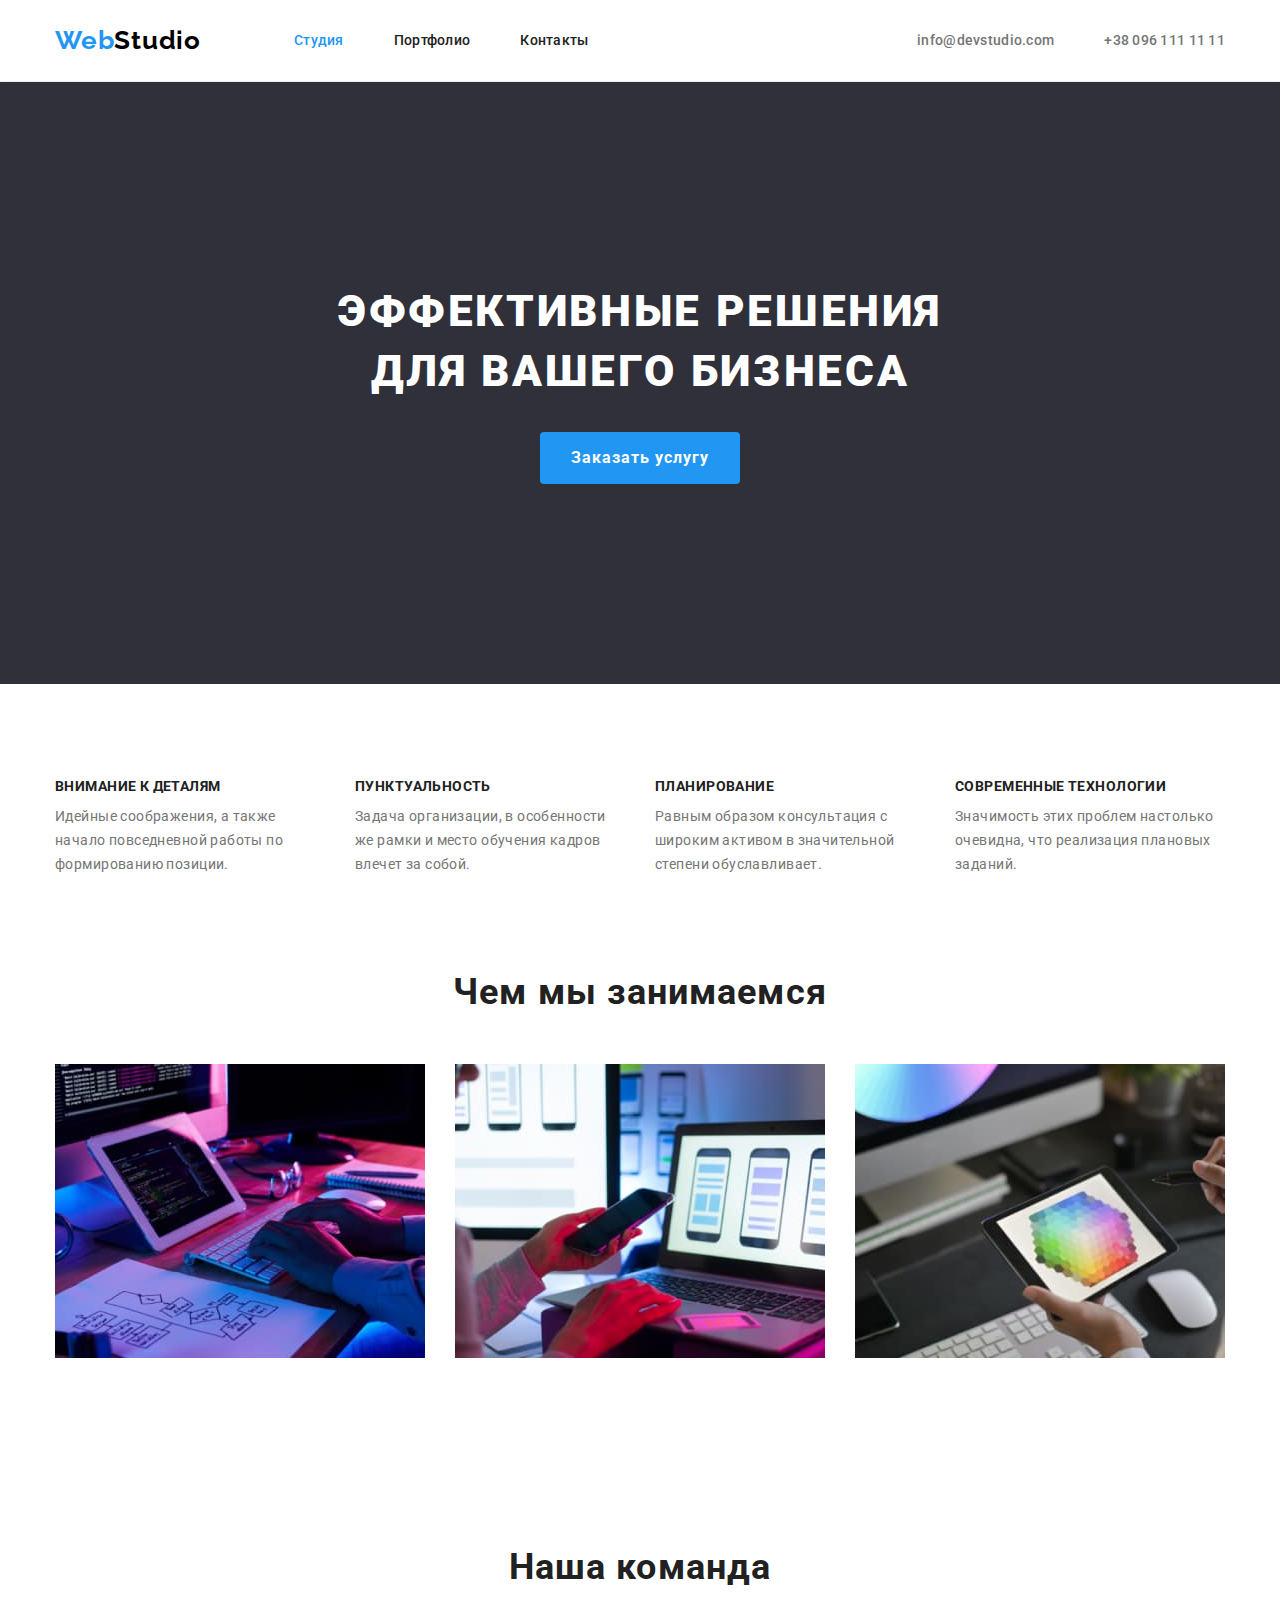
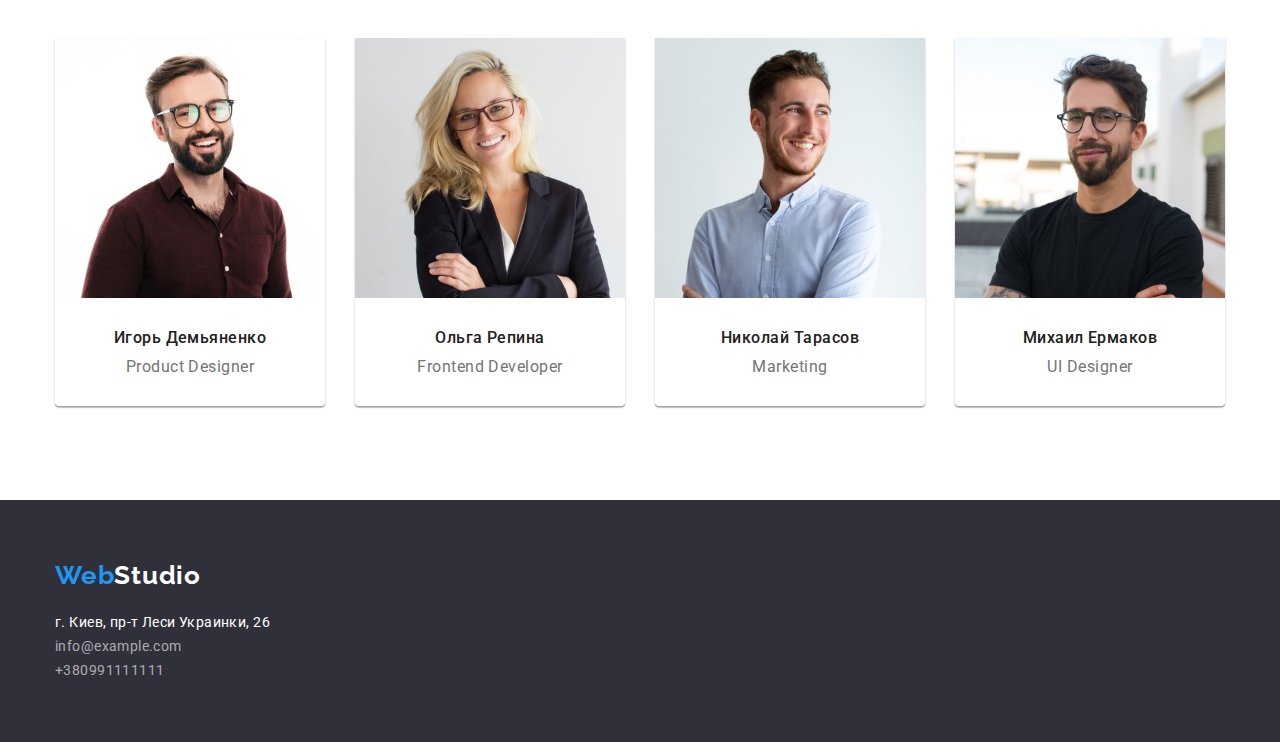
==== commit 6a2edec5: "Зміна класу для секцій" ====
--- a/index.html
+++ b/index.html
@@ -26,18 +26,18 @@
         </nav>
         <ul class="contact list">
             <li class="item"><a href="mailto:info@devstudio.com" class="link">info@devstudio.com</a></li>
-            <li class="item"><a href="tel:+3809611111 11" class="link">+38 096 111 11 11</a></li>
+            <li class="item"><a href="tel:+380961111111" class="link">+38 096 111 11 11</a></li>
         </ul>
         </div>
     </header>
     <main>        
         <section class="hero">
-            <div class="container"></div>
+            <div class="container">
             <h1 class="hero-title">Эффективные решения для вашего бизнеса</h1>
             <button type="button" class="hero-btn btn">Заказать услугу</button>
             </div>
         </section>        
-        <section class="feature">
+        <section class="section">
             <div class="container">
             <h2 class="feature-pre-title visually-hidden">Особенности</h2>
             <ul class="feature-list">
@@ -60,7 +60,7 @@
             </ul>
             </div>
         </section>
-        <section class="work">
+        <section class="section">
             <div class="container">
             <h2 class="work-title">Чем мы занимаемся</h2>
             <ul class="work-list">
@@ -76,7 +76,7 @@
             </ul>
             </div>
         </section>
-        <section class="teams">
+        <section class="section">
             <div class="container">
             <h2 class="teams-title">Наша команда</h2>
             <ul class="teams-list">
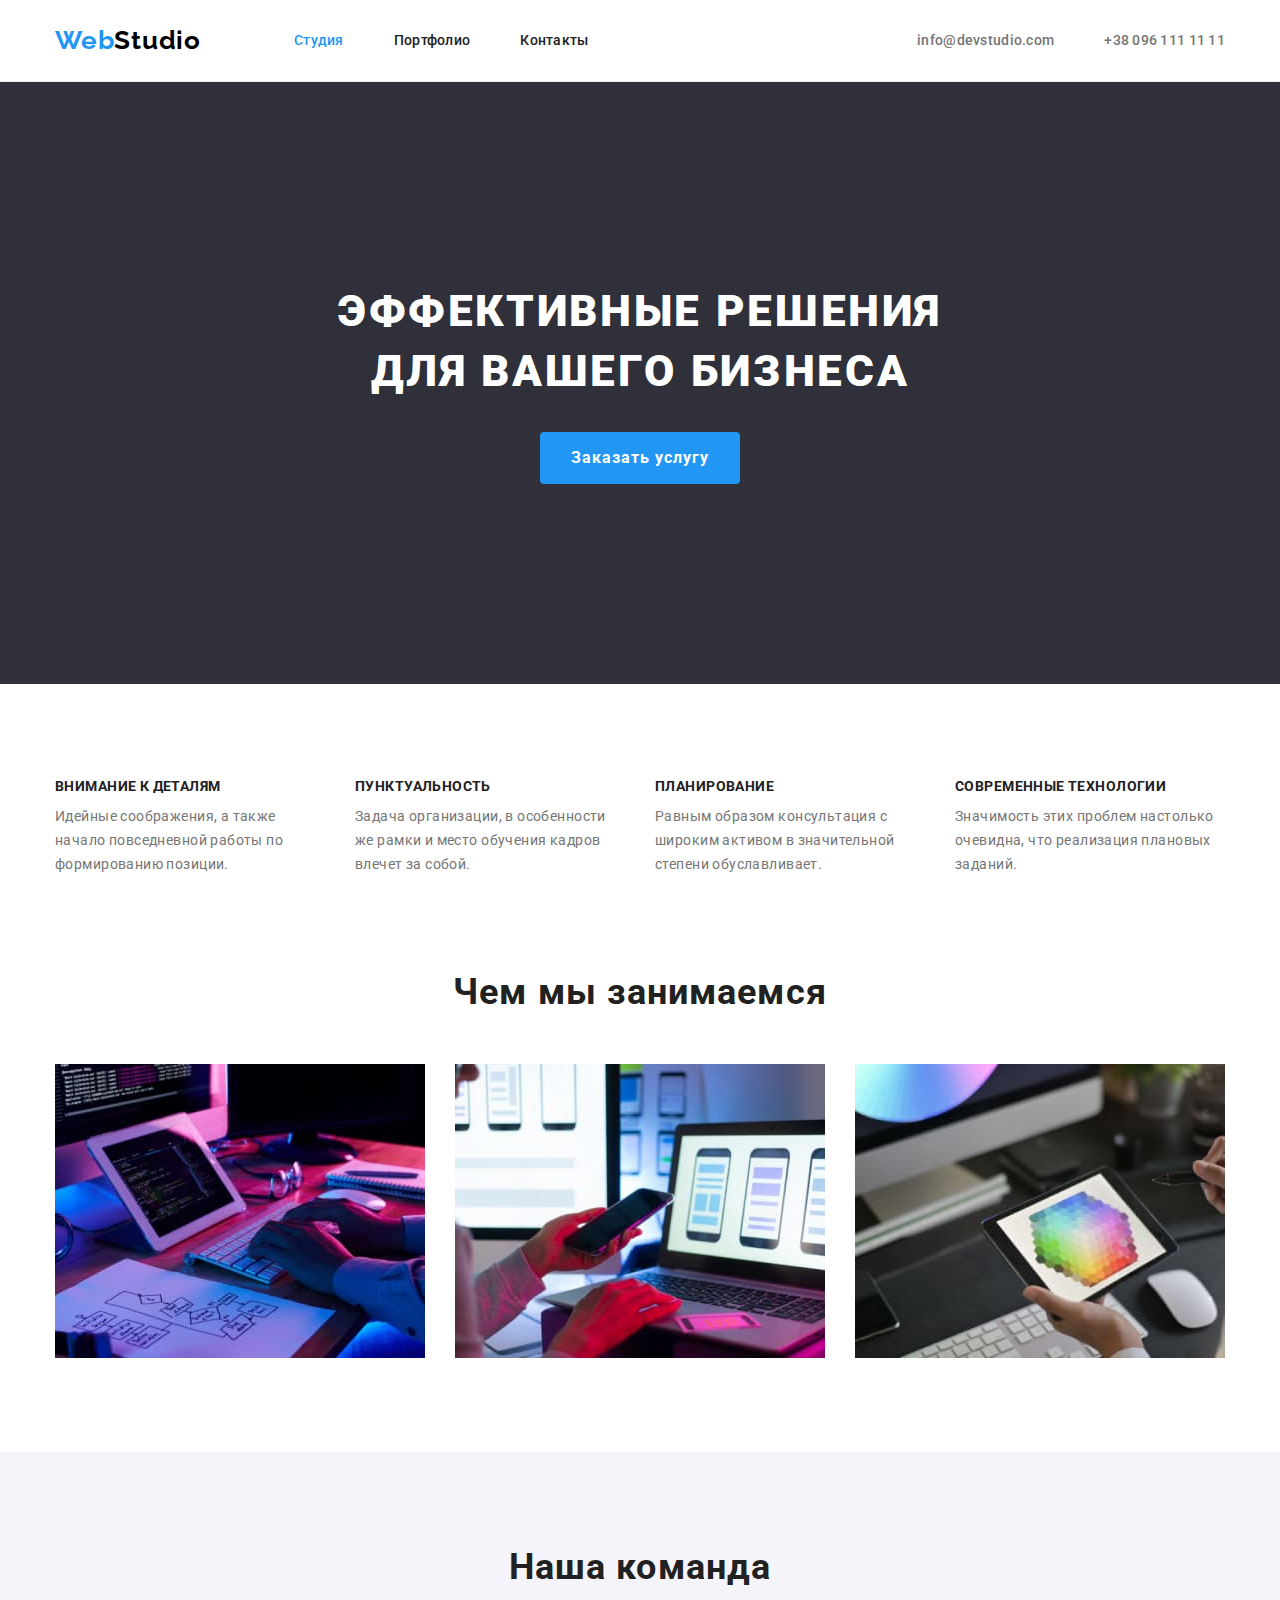
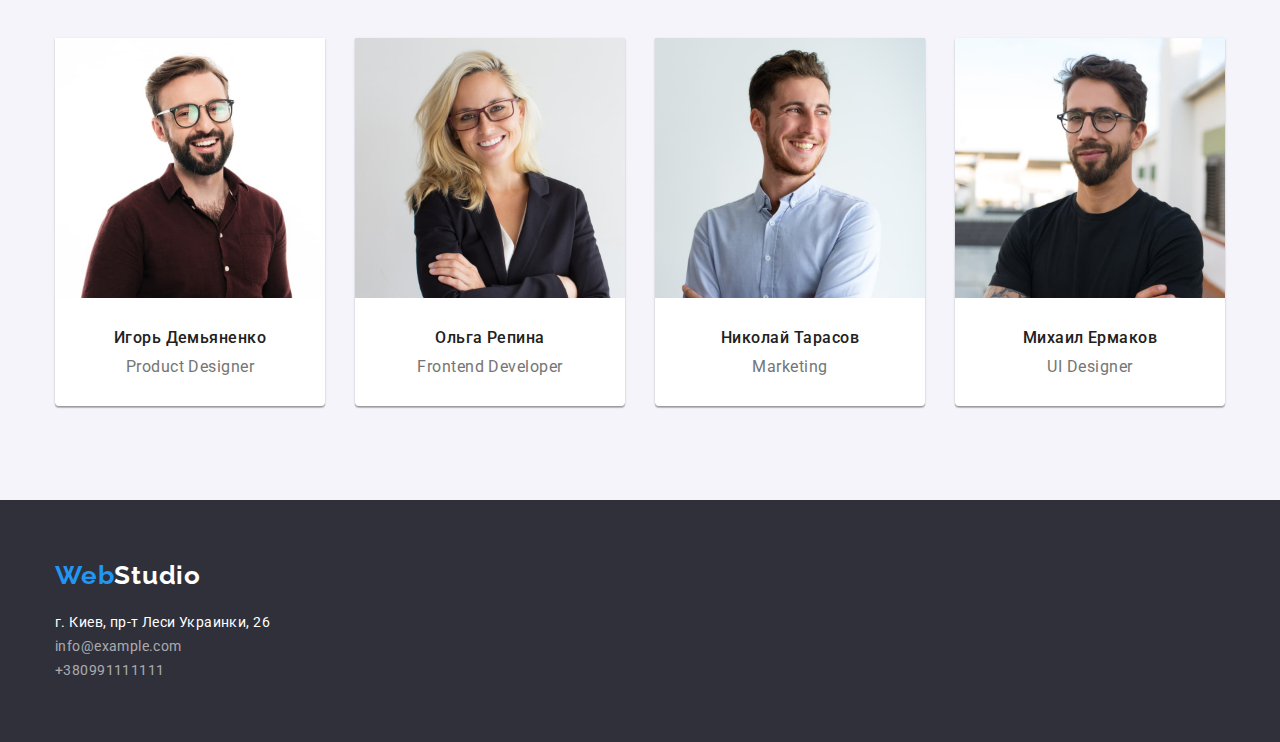
==== commit 953359b6: "Додає клас для фону секції" ====
--- a/index.html
+++ b/index.html
@@ -76,7 +76,7 @@
             </ul>
             </div>
         </section>
-        <section class="section">
+        <section class="section teams">
             <div class="container">
             <h2 class="teams-title">Наша команда</h2>
             <ul class="teams-list">
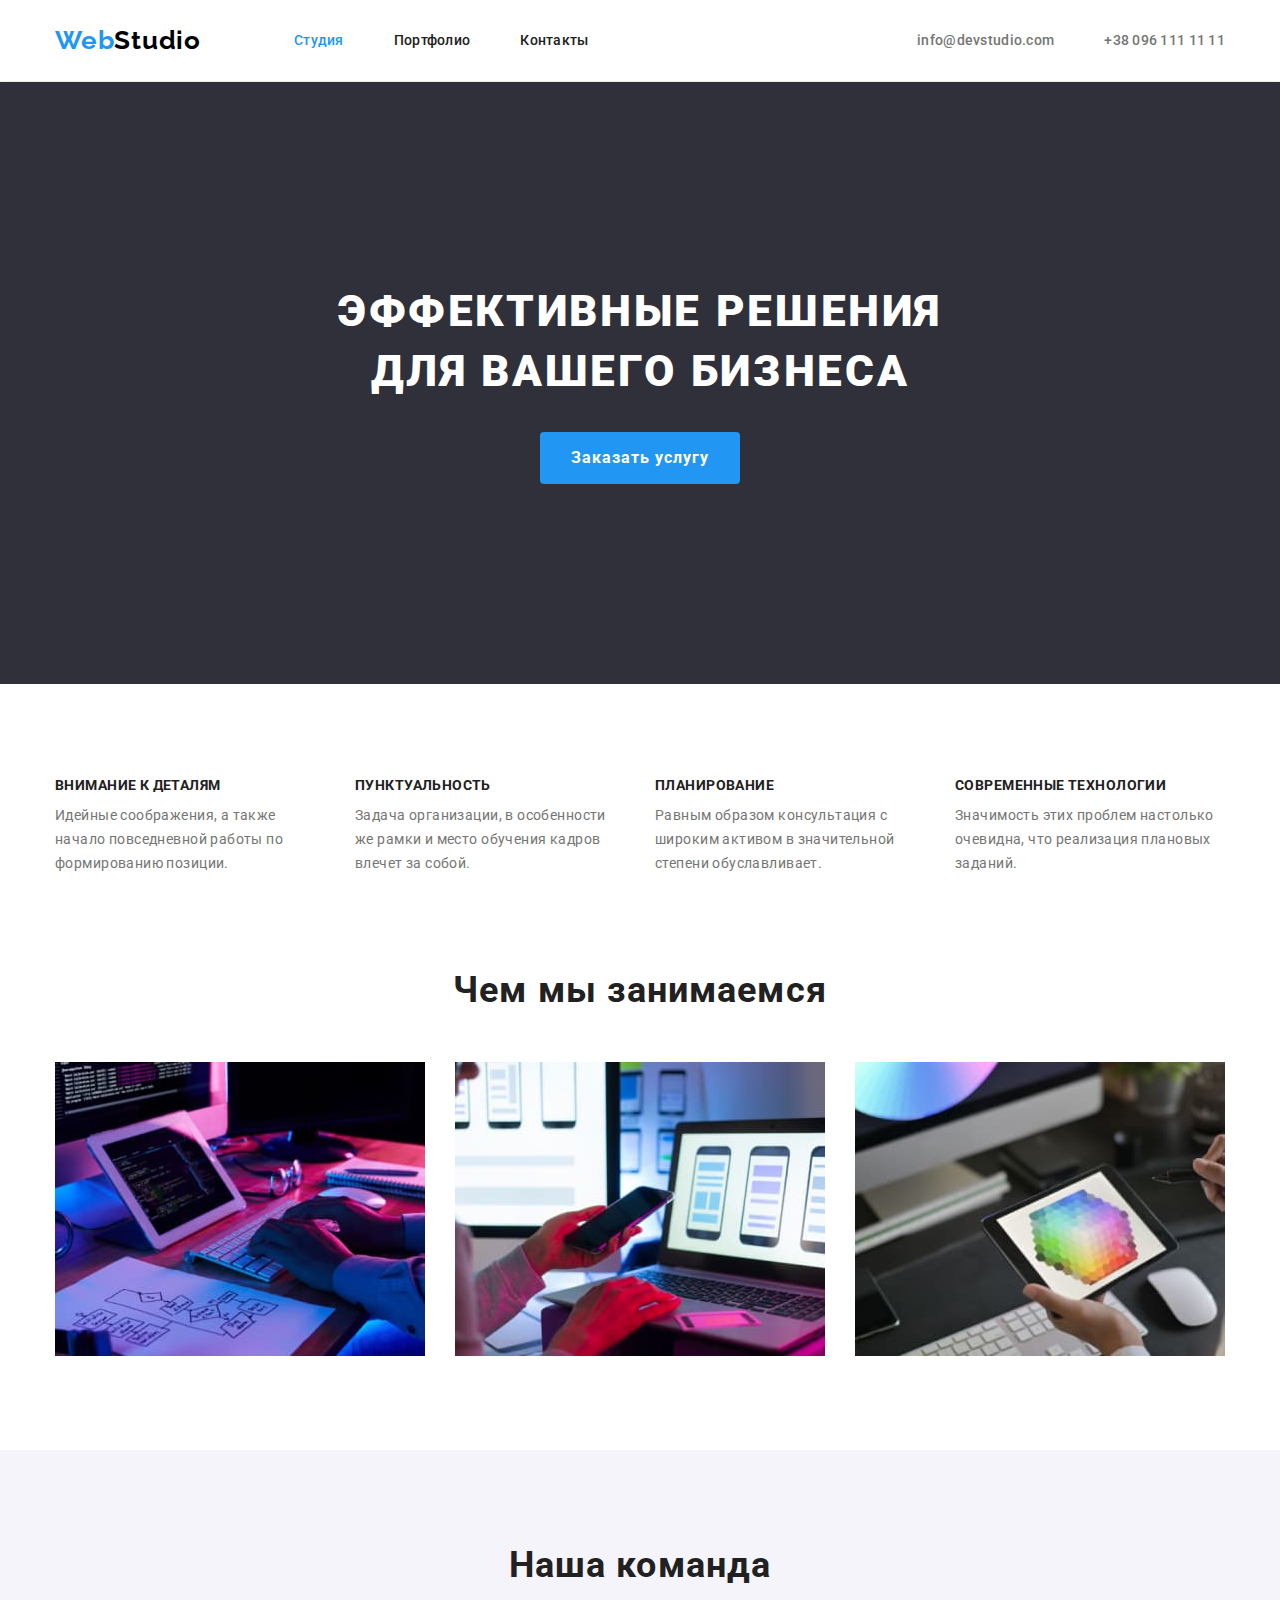
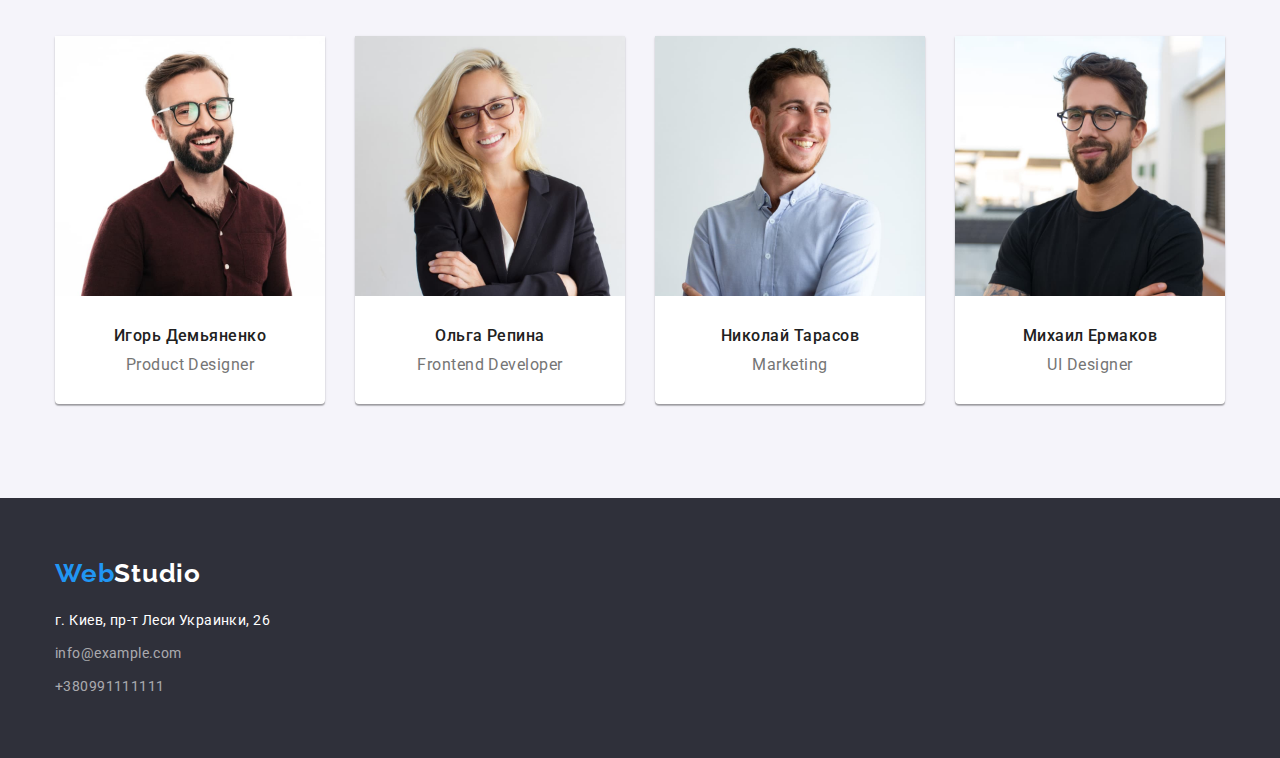
==== commit 743fa233: "Коригує паддінги та марджини" ====
--- a/index.html
+++ b/index.html
@@ -37,7 +37,7 @@
             <button type="button" class="hero-btn btn">Заказать услугу</button>
             </div>
         </section>        
-        <section class="section">
+        <section class="section feature">
             <div class="container">
             <h2 class="feature-pre-title visually-hidden">Особенности</h2>
             <ul class="feature-list">
@@ -60,7 +60,7 @@
             </ul>
             </div>
         </section>
-        <section class="section">
+        <section class="section work">
             <div class="container">
             <h2 class="work-title">Чем мы занимаемся</h2>
             <ul class="work-list">
@@ -119,8 +119,8 @@
         <address class="address">
             <a href="" class="footer-address link">г. Киев, пр-т Леси Украинки, 26</a>
             <ul class="list">
-                <li><a href="mailto:info@example.com" class="footer-link link">info@example.com</a></li>
-                <li><a href="tel:+380991111111" class="footer-link link">+380991111111</a></li>
+                <li class="address-link"><a href="mailto:info@example.com" class="footer-link link">info@example.com</a></li>
+                <li class="address-link"><a href="tel:+380991111111" class="footer-link link">+380991111111</a></li>
             </ul>                        
         </address>
         </div>
--- a/css/styles.css
+++ b/css/styles.css
@@ -13,11 +13,21 @@
     --accent-color: #2196F3;
     --main-font: Roboto, sans-serif;
     --primary-bgc:#ffffff;
+    --gallery-section-gap: 30px;
+    --card-shadow: 0px 1px 3px rgba(0, 0, 0, 0.12),
+        0px 1px 1px rgba(0, 0, 0, 0.14),
+        0px 2px 1px rgba(0, 0, 0, 0.2);        
 }
 
 body {
     font-family: var(--main-font);
     background-color: var(--primary-bgc);    
+}
+
+img {
+    display: block;
+    max-width: 100%;
+    height: auto;
 }
 
 /*-------Дублюючі класи---------*/
@@ -57,6 +67,7 @@
     margin-right: auto;
 }
 
+
 /*--------------Об'єднані класи-----*/
 
 .main-nav .link:hover,
@@ -71,6 +82,11 @@
     color: var(--accent-color);
 }
 
+.section {
+    padding-top: 94px;
+    padding-bottom: 94px;
+}
+
 .work-title,
 .teams-title {
     font-weight: 700;
@@ -89,13 +105,6 @@
     letter-spacing: 0.03em;
 }
 
-.teams-img,
-.work-img {
-    display: block;
-    max-width: 100%;
-    height: auto;
-}
-
 .site-nav .item:not(:last-child),
 .contact .item:not(:last-child) {
     margin-right: 50px;
@@ -140,20 +149,11 @@
     letter-spacing: 0.02em;    
 }
 
-.nav {
-    /* display: block; */
-    /* display: flex; */
-    /* align-items: center;*/
-}
-
 .site-nav .link.current {
     color: var(--accent-color);
 }
 
-.site-nav {
-    display: flex;
-}
-
+.site-nav,
 .main-nav {
     display: flex;
 }
@@ -210,13 +210,9 @@
 }
 
 .hero-btn {
-    /* display: inline-block; */
     padding: 10px 30px;
     border-radius: 4px;
-    /* min-width: 200px; */
-    /* text-align: center; */
     border: 1px solid transparent;
-    /* margin-top: 30px; */
 
     font-weight: 700;
     font-size: 16px;
@@ -233,8 +229,6 @@
 
 .feature-list {
     display: flex;
-    padding-top: 95px;
-    padding-bottom: 95px;
 }
 
 .feature-list .list {
@@ -252,7 +246,6 @@
     letter-spacing: 0.03em;
     text-transform: uppercase;    
 }
-
 
 .feature-text {
     color: var(--title-text-color);
@@ -261,10 +254,6 @@
 
     letter-spacing: 0.03em;
 }
-/* 
-.feature-list {
-    background: green;
-} */
 
 /*--------------Секція Чим ми займаємось----------*/
 
@@ -275,29 +264,32 @@
 .work-list {
     display: flex;
     align-items: center;
-    padding-bottom: 94px;
+}
+
+.section.work {
+    padding-top: 0;
 }
 
 /*--------------Секція Наша команда---------------*/
 
-.teams {
+.section.teams {
     background: #f5f4fa;
 }
 
 .teams-title {
-    padding-top: 94px;
     margin-bottom: 50px;
 }
 
 .teams-object {
     background-color: var(--primary-bgc);
 
-    box-shadow: 0px 1px 3px rgba(0, 0, 0, 0.12), 0px 1px 1px rgba(0, 0, 0, 0.14), 0px 2px 1px rgba(0, 0, 0, 0.2);
+    box-shadow: var(--card-shadow);
     border-radius: 0px 0px 4px 4px;
-}
-
-.teams-img,
+    overflow: hidden;
+}
+
 .teams-subject {
+    padding-top: 30px;
     padding-bottom: 30px;
 }
 
@@ -314,19 +306,20 @@
 
 .teams-list {
     display: flex;
-    padding-bottom: 94px;
 }
 
 /*--------Футер---------*/
 
 .footer {
+    padding-top: 60px;
+    padding-bottom: 60px;
+
     background-color: #2f303a;
 }
 
 .logo-footer {
     min-width: 145px;
     display: block;
-    padding-top: 60px;
 
     color: var(--accent-color);
     font-family: Raleway, sans-serif;
@@ -339,7 +332,6 @@
 .logo-down {
     color: var(--more-text-color);
     padding-top: 60px;
-    /* padding-bottom: 25px; */
 }
 
 .footer-address {
@@ -359,30 +351,63 @@
 
 .address {
     margin-top: 20px;
-    padding-bottom: 60px;
-}
-
-.footer-link {
+}
+
+.address-link {
     margin-top: 9px;
 }
 
 /*------------Портфоліо-------------*/
 
 .gallery-btn {
-    font-family: inherit;
+    color: var(--primary-text-color);
+    background: #f5f4fa;
     font-weight: 500;
     font-size: 16px;
     line-height: 1.62;
+
     text-align: center;
-    letter-spacing: 0.03em;    
-    color: var(--primary-text-color);
-    background: #f5f4fa;
+    letter-spacing: 0.03em;
     border-radius: 4px;
+    border: 1px solid transparent;
     cursor: pointer;    
 }
 
-.gallery-work {
+.flex-elements .btn:not(:last-child) {
+    margin-right: 30px;
+}
+
+.flex-elements {
+    display: flex;
+    flex-wrap: wrap;
+    justify-content: center;
+
+    margin-left: calc(-1 * var(--gallery-section-gap));
+    margin-top: calc(-1 * var(--gallery-section-gap));
+}
+
+.flex-elements.btn {
+    margin-bottom: 50px;
+}
+
+.flex-elements > .item {
+    flex-basis: calc(100% / 3 - var(--gallery-section-gap));
+    margin-left: var(--gallery-section-gap);
+    margin-top: var(--gallery-section-gap);
+
     background: var(--primary-bgc);
+}
+
+.flex-elements .btn {
+    display: block;
+    padding: 6px 22px;
+}
+
+.gallery-subject {
+    padding: 20px 24px;
+
+    border: 1px solid #EEEEEE;
+    border-top-color: transparent;    
 }
 
 .gallery-title {
